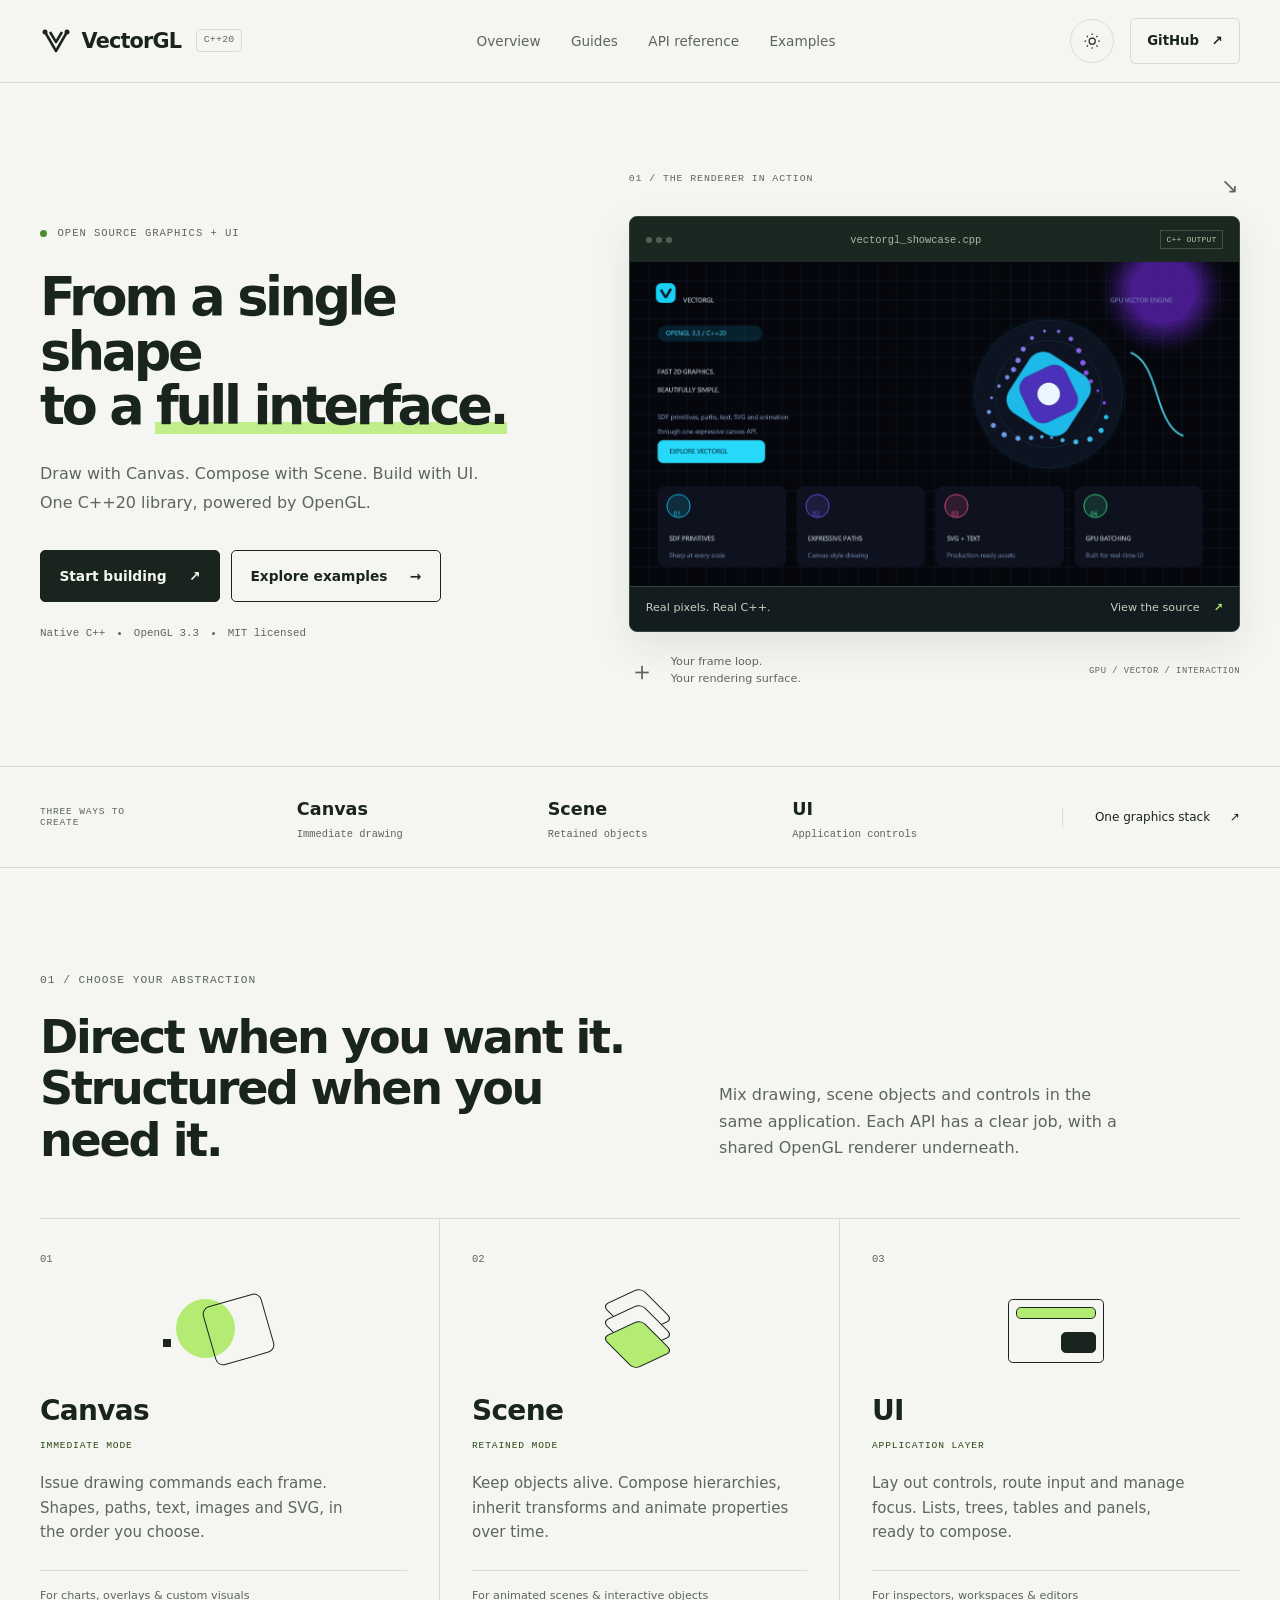
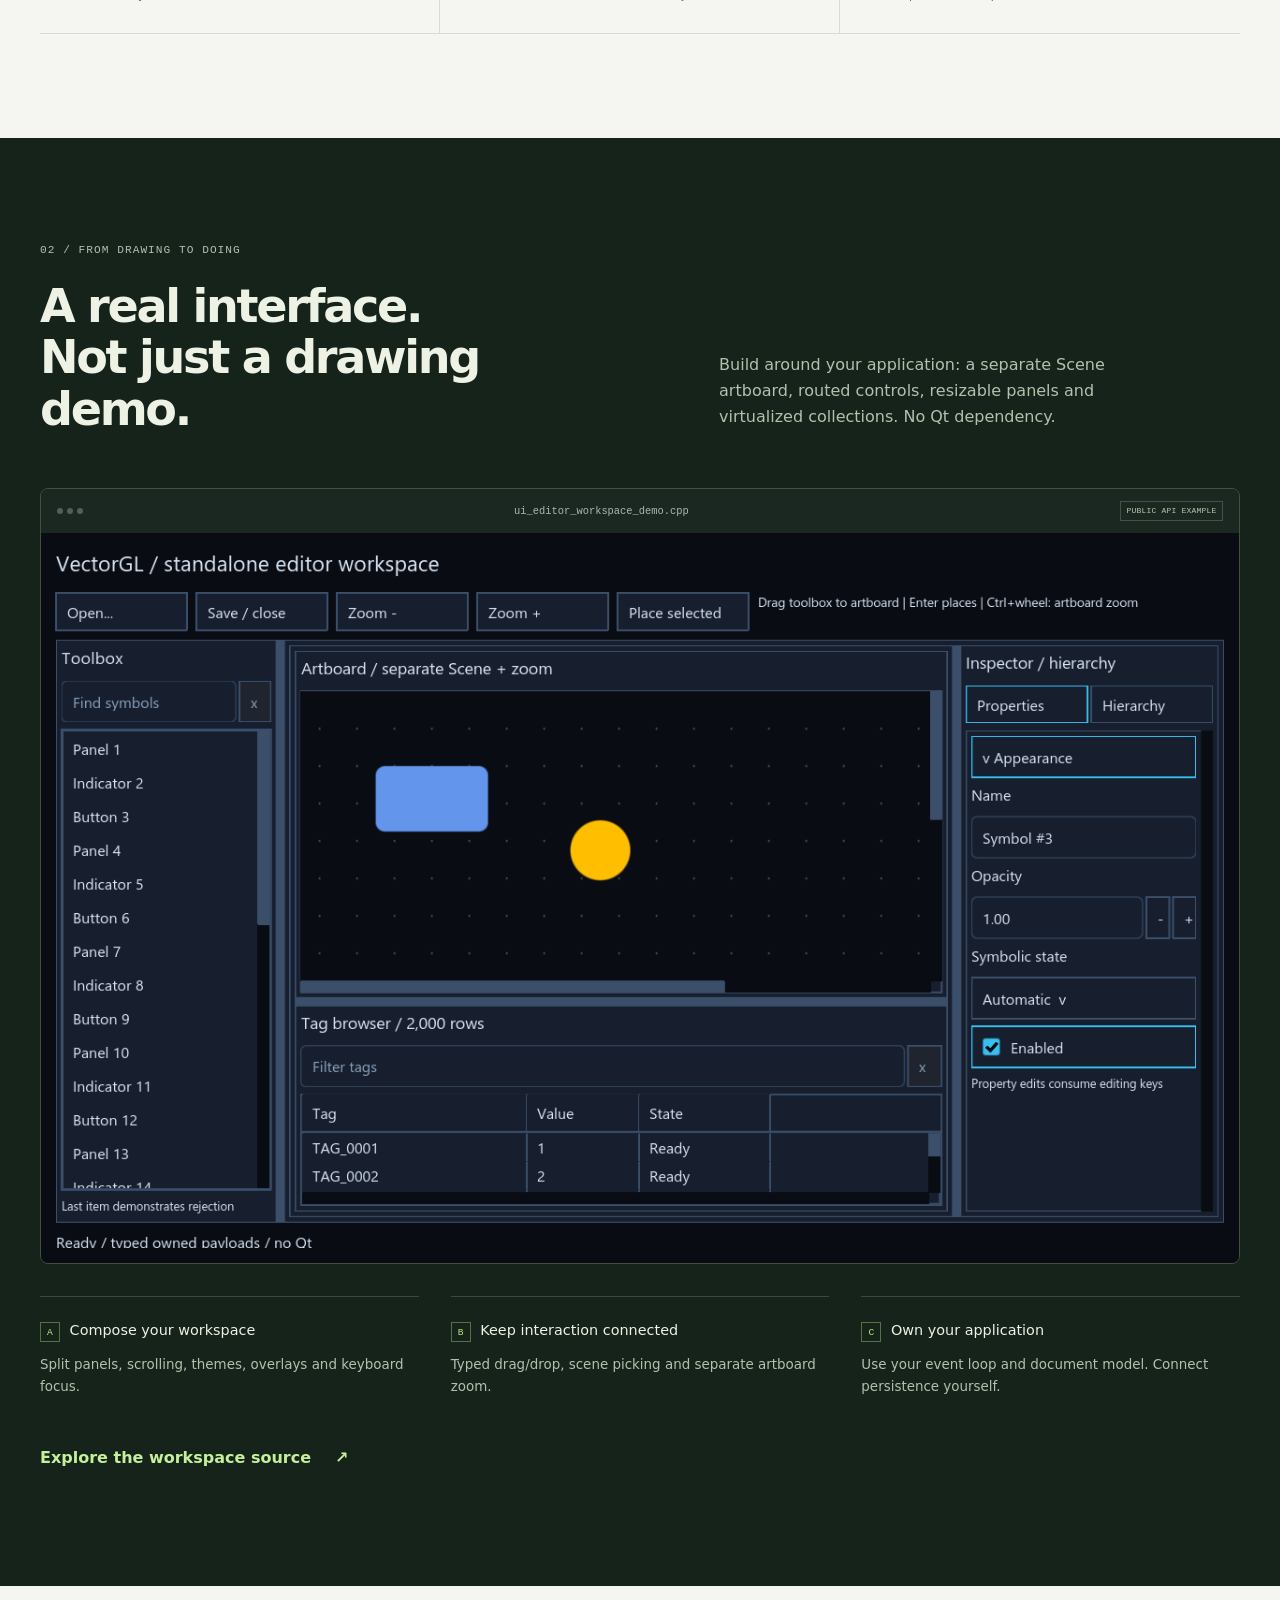
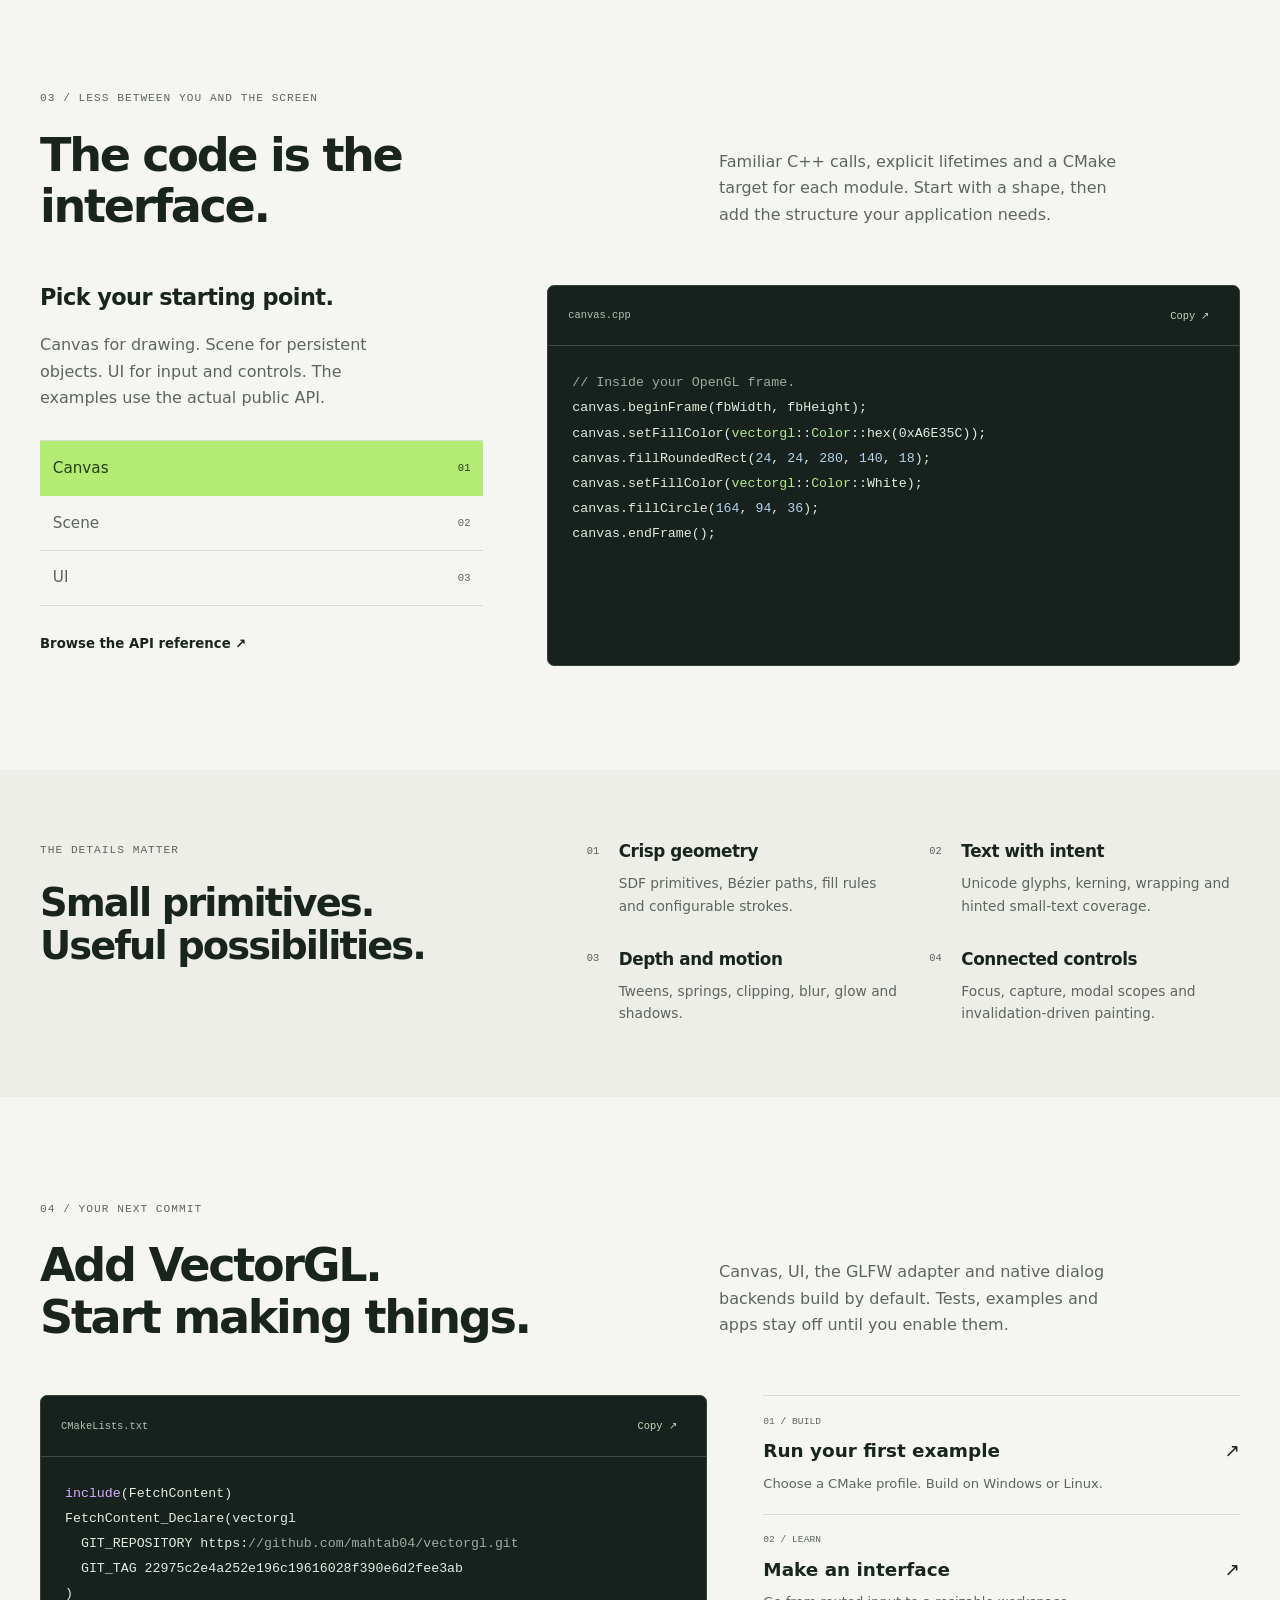
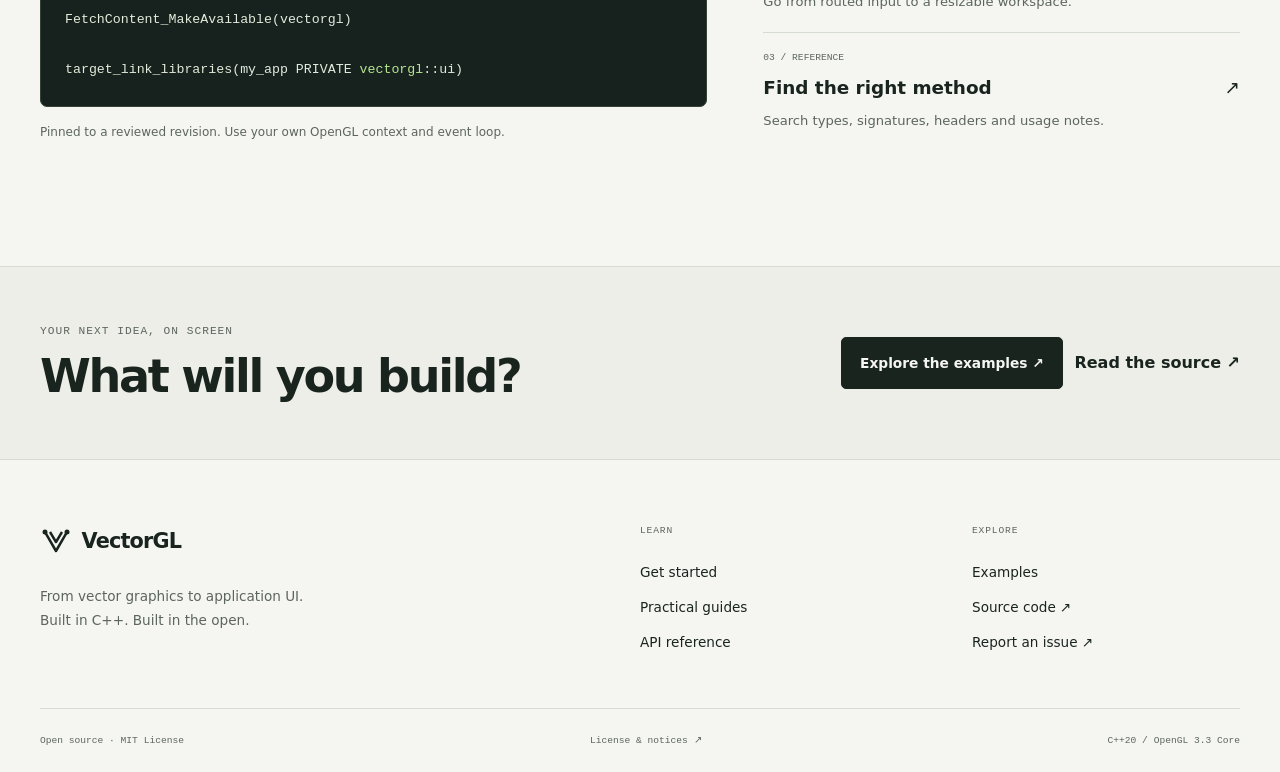
==== site/index.html @ bf6a4c20 "Migrate VectorGL website into its own repository" ====
<!doctype html>
<html lang="en">
  <head>
    <meta charset="utf-8" />
    <meta name="viewport" content="width=device-width, initial-scale=1" />
    <title>Graphics to interfaces. All in C++. · VectorGL</title>
    <meta
      name="description"
      content="Vector graphics, a retained scene graph and application UI for C++20. Build with Canvas, Scene and UI using OpenGL 3.3."
    />
    <meta name="robots" content="index, follow, max-image-preview:large" />
    <meta name="theme-color" content="#f5f6f2" />
    <link rel="canonical" href="https://mahtab04.github.io/vectorgl-website/" />
    <meta property="og:type" content="website" />
    <meta property="og:site_name" content="VectorGL" />
    <meta
      property="og:title"
      content="Graphics to interfaces. All in C++. · VectorGL"
    />
    <meta
      property="og:description"
      content="Vector graphics, a retained scene graph and application UI for C++20. Build with Canvas, Scene and UI using OpenGL 3.3."
    />
    <meta property="og:url" content="https://mahtab04.github.io/vectorgl-website/" />
    <meta
      property="og:image"
      content="https://mahtab04.github.io/vectorgl-website/images/vectorgl-showcase.png"
    />
    <meta name="twitter:card" content="summary_large_image" />
    <link rel="icon" href="favicon.svg" type="image/svg+xml" />
    <link rel="stylesheet" href="styles.css" />
    <script defer src="app.js"></script>
  </head>
  <body data-page="home" data-theme="light">
    <a class="skip-link" href="#main">Skip to content</a>
    <header class="site-header">
      <div class="site-container nav-inner">
        <a class="brand-lockup" href="index.html" aria-label="VectorGL home"
          ><span class="brand-mark" aria-hidden="true"
            ><svg viewBox="0 0 32 32" fill="none">
              <path
                d="M5 7 16 26 27 7M10 7l6 10 6-10"
                stroke="currentColor"
                stroke-width="2.5"
                stroke-linejoin="round"
              />
              <circle cx="5" cy="7" r="2.5" fill="currentColor" />
              <circle cx="27" cy="7" r="2.5" fill="currentColor" /></svg></span
          ><span>VectorGL</span><span class="brand-tag">C++20</span></a
        >
        <nav class="desktop-nav" aria-label="Primary navigation">
          <a href="overview.html">Overview</a><a href="guides.html">Guides</a
          ><a href="api.html">API reference</a
          ><a href="examples.html">Examples</a>
        </nav>
        <div class="nav-actions">
          <button
            class="theme-toggle"
            data-theme-toggle
            type="button"
            aria-label="Switch to dark theme"
            title="Switch color theme"
          >
            <svg viewBox="0 0 24 24" aria-hidden="true">
              <circle cx="12" cy="12" r="4" />
              <path
                d="M12 2v2m0 16v2M2 12h2m16 0h2M5 5l1.5 1.5m11 11L19 19M5 19l1.5-1.5m11-11L19 5"
              />
            </svg></button
          ><a class="github-link" href="https://github.com/mahtab04/vectorgl"
            >GitHub <span aria-hidden="true">↗</span></a
          >
          <details class="mobile-menu">
            <summary aria-label="Open navigation">
              Menu <span aria-hidden="true">＋</span>
            </summary>
            <nav aria-label="Mobile navigation">
              <a href="https://github.com/mahtab04/vectorgl">GitHub</a>
              <a href="overview.html">Overview</a
              ><a href="guides.html">Guides</a
              ><a href="api.html">API reference</a
              ><a href="examples.html">Examples</a>
            </nav>
          </details>
        </div>
      </div>
    </header>
    <main id="main">
      <section class="site-container hero">
        <div class="hero-copy">
          <div class="hero-eyebrow">
            <span class="status-dot"></span> OPEN SOURCE GRAPHICS + UI
          </div>
          <h1>From a single shape<br />to a <span>full interface.</span></h1>
          <p>
            Draw with Canvas. Compose with Scene. Build with UI.<br
              class="desktop-break"
            />
            One C++20 library, powered by OpenGL.
          </p>
          <div class="hero-actions">
            <a class="button primary" href="overview.html#getting-started"
              >Start building <span aria-hidden="true">↗</span></a
            ><a class="button secondary" href="examples.html"
              >Explore examples <span aria-hidden="true">→</span></a
            >
          </div>
          <div class="hero-footnote">
            <span>Native C++</span><i></i><span>OpenGL 3.3</span><i></i
            ><span>MIT licensed</span>
          </div>
        </div>
        <div class="hero-visual">
          <div class="preview-label">
            <span>01 / THE RENDERER IN ACTION</span
            ><span aria-hidden="true">↘</span>
          </div>
          <a class="product-frame" href="examples.html#showcase"
            ><div class="frame-toolbar">
              <span class="traffic-dots"><i></i><i></i><i></i></span
              ><span>vectorgl_showcase.cpp</span
              ><span class="frame-tag">C++ OUTPUT</span>
            </div>
            <img
              src="images/vectorgl-showcase.png"
              width="1280"
              height="680"
              alt="Actual VectorGL showcase rendering: charts, vector shapes, color controls and animated visuals"
              fetchpriority="high"
            />
            <div class="frame-caption">
              <span>Real pixels. Real C++.</span
              ><span>View the source <b aria-hidden="true">↗</b></span>
            </div></a
          >
          <div class="visual-note">
            <span class="crosshair" aria-hidden="true">＋</span>
            <p>Your frame loop.<br />Your rendering surface.</p>
            <span class="coordinate-label">GPU / VECTOR / INTERACTION</span>
          </div>
        </div>
      </section>
      <div class="spec-strip">
        <div class="site-container spec-inner">
          <span>THREE WAYS TO CREATE</span
          ><strong>Canvas <small>Immediate drawing</small></strong
          ><strong>Scene <small>Retained objects</small></strong
          ><strong>UI <small>Application controls</small></strong
          ><a href="overview.html#architecture"
            >One graphics stack <span aria-hidden="true">↗</span></a
          >
        </div>
      </div>
      <section class="site-container section" id="approach">
        <div class="section-heading">
          <div>
            <span class="eyebrow">01 / CHOOSE YOUR ABSTRACTION</span>
            <h2>Direct when you want it.<br />Structured when you need it.</h2>
          </div>
          <p>
            Mix drawing, scene objects and controls in the same application.
            Each API has a clear job, with a shared OpenGL renderer underneath.
          </p>
        </div>
        <div class="api-choices">
          <a class="api-choice" href="guides.html#canvas"
            ><span class="choice-number">01</span>
            <div class="shape-mark shape-canvas" aria-hidden="true">
              <i></i><i></i><i></i>
            </div>
            <h3>Canvas<span>↗</span></h3>
            <span class="mono-label">IMMEDIATE MODE</span>
            <p>
              Issue drawing commands each frame. Shapes, paths, text, images and
              SVG, in the order you choose.
            </p>
            <span class="choice-use"
              >For charts, overlays &amp; custom visuals</span
            ></a
          ><a class="api-choice" href="guides.html#scene"
            ><span class="choice-number">02</span>
            <div class="shape-mark shape-scene" aria-hidden="true">
              <i></i><i></i><i></i>
            </div>
            <h3>Scene<span>↗</span></h3>
            <span class="mono-label">RETAINED MODE</span>
            <p>
              Keep objects alive. Compose hierarchies, inherit transforms and
              animate properties over time.
            </p>
            <span class="choice-use"
              >For animated scenes &amp; interactive objects</span
            ></a
          ><a class="api-choice" href="guides.html#ui"
            ><span class="choice-number">03</span>
            <div class="shape-mark shape-ui" aria-hidden="true">
              <i></i><i></i><i></i>
            </div>
            <h3>UI<span>↗</span></h3>
            <span class="mono-label">APPLICATION LAYER</span>
            <p>
              Lay out controls, route input and manage focus. Lists, trees,
              tables and panels, ready to compose.
            </p>
            <span class="choice-use"
              >For inspectors, workspaces &amp; editors</span
            ></a
          >
        </div>
      </section>
      <section class="dark-section">
        <div class="site-container section">
          <div class="section-heading">
            <div>
              <span class="eyebrow">02 / FROM DRAWING TO DOING</span>
              <h2>A real interface.<br />Not just a drawing demo.</h2>
            </div>
            <p>
              Build around your application: a separate Scene artboard, routed
              controls, resizable panels and virtualized collections. No Qt
              dependency.
            </p>
          </div>
          <a class="workspace-frame" href="examples.html#workspace"
            ><div class="frame-toolbar">
              <span class="traffic-dots"><i></i><i></i><i></i></span
              ><span>ui_editor_workspace_demo.cpp</span
              ><span class="frame-tag">PUBLIC API EXAMPLE</span>
            </div>
            <img
              src="images/ui-workspace.png"
              width="1280"
              height="780"
              loading="lazy"
              alt="VectorGL UI workspace with a searchable toolbox, separate scene artboard, property inspector and tag table"
          /></a>
          <div class="workspace-details">
            <div>
              <span class="detail-index">A</span
              ><strong>Compose your workspace</strong>
              <p>
                Split panels, scrolling, themes, overlays and keyboard focus.
              </p>
            </div>
            <div>
              <span class="detail-index">B</span
              ><strong>Keep interaction connected</strong>
              <p>Typed drag/drop, scene picking and separate artboard zoom.</p>
            </div>
            <div>
              <span class="detail-index">C</span
              ><strong>Own your application</strong>
              <p>
                Use your event loop and document model. Connect persistence
                yourself.
              </p>
            </div>
          </div>
          <a
            class="text-link"
            href="https://github.com/mahtab04/vectorgl/blob/main/example/ui_editor_workspace_demo.cpp"
            >Explore the workspace source <span aria-hidden="true">↗</span></a
          >
        </div>
      </section>
      <section class="site-container section" id="code">
        <div class="section-heading">
          <div>
            <span class="eyebrow">03 / LESS BETWEEN YOU AND THE SCREEN</span>
            <h2>The code is the interface.</h2>
          </div>
          <p>
            Familiar C++ calls, explicit lifetimes and a CMake target for each
            module. Start with a shape, then add the structure your application
            needs.
          </p>
        </div>
        <div class="code-showcase">
          <div class="code-story">
            <h3>Pick your starting point.</h3>
            <p>
              Canvas for drawing. Scene for persistent objects. UI for input and
              controls. The examples use the actual public API.
            </p>
            <div
              class="code-tabs"
              role="tablist"
              aria-label="API code examples"
            >
              <button
                type="button"
                id="tab-canvas"
                role="tab"
                aria-selected="true"
                aria-controls="panel-canvas"
                data-code-tab="canvas"
              >
                Canvas <span>01</span></button
              ><button
                type="button"
                id="tab-scene"
                role="tab"
                aria-selected="false"
                aria-controls="panel-scene"
                tabindex="-1"
                data-code-tab="scene"
              >
                Scene <span>02</span></button
              ><button
                type="button"
                id="tab-ui"
                role="tab"
                aria-selected="false"
                aria-controls="panel-ui"
                tabindex="-1"
                data-code-tab="ui"
              >
                UI <span>03</span>
              </button>
            </div>
            <a class="text-link" href="api.html">Browse the API reference ↗</a>
          </div>
          <div class="code-panels">
            <div id="panel-canvas" role="tabpanel" aria-labelledby="tab-canvas">
              <div class="code-block">
                <div class="code-header">
                  <span>canvas.cpp</span
                  ><button
                    class="copy-button"
                    type="button"
                    data-copy-target="home-canvas"
                    aria-label="Copy canvas.cpp"
                  >
                    Copy <span aria-hidden="true">↗</span>
                  </button>
                </div>
                <pre
                  tabindex="0"
                ><code id="home-canvas">// Inside your OpenGL frame.
canvas.beginFrame(fbWidth, fbHeight);
canvas.setFillColor(vectorgl::Color::hex(0xA6E35C));
canvas.fillRoundedRect(24, 24, 280, 140, 18);
canvas.setFillColor(vectorgl::Color::White);
canvas.fillCircle(164, 94, 36);
canvas.endFrame();</code></pre>
              </div>
            </div>
            <div
              id="panel-scene"
              role="tabpanel"
              aria-labelledby="tab-scene"
              hidden
            >
              <div class="code-block">
                <div class="code-header">
                  <span>scene.cpp</span
                  ><button
                    class="copy-button"
                    type="button"
                    data-copy-target="home-scene"
                    aria-label="Copy scene.cpp"
                  >
                    Copy <span aria-hidden="true">↗</span>
                  </button>
                </div>
                <pre
                  tabindex="0"
                ><code id="home-scene">// Create once, then update persistent objects.
vectorgl::Scene scene(canvas.renderer());
auto card = scene.roundedRect(24, 24, 280, 140, 18);
card-&gt;setFill(vectorgl::Color::hex(0xA6E35C));
card-&gt;setPosition(80, 60);

// During an active Canvas frame.
scene.render();</code></pre>
              </div>
            </div>
            <div id="panel-ui" role="tabpanel" aria-labelledby="tab-ui" hidden>
              <div class="code-block">
                <div class="code-header">
                  <span>controls.cpp</span
                  ><button
                    class="copy-button"
                    type="button"
                    data-copy-target="home-ui"
                    aria-label="Copy controls.cpp"
                  >
                    Copy <span aria-hidden="true">↗</span>
                  </button>
                </div>
                <pre
                  tabindex="0"
                ><code id="home-ui">// Context outlives the controls it owns.
vectorgl::ui::Context ui;
vectorgl::ui::ButtonOptions options;
options.label = &quot;Save document&quot;;
options.onActivated = [] { /* Application save hook. */ };
vectorgl::ui::Button save(ui, {}, options);
ui.setBounds(save.id(), {24, 24, 180, 44});

// Forward host input; paint inside a Canvas frame.
ui.dispatch(event);
ui.paint(canvas, viewport);</code></pre>
              </div>
            </div>
          </div>
        </div>
      </section>
      <section class="capability-band">
        <div class="site-container capability-grid">
          <div>
            <span class="eyebrow">THE DETAILS MATTER</span>
            <h2>Small primitives.<br />Useful possibilities.</h2>
          </div>
          <div class="capability-list">
            <div>
              <span>01</span>
              <h3>Crisp geometry</h3>
              <p>
                SDF primitives, Bézier paths, fill rules and configurable
                strokes.
              </p>
            </div>
            <div>
              <span>02</span>
              <h3>Text with intent</h3>
              <p>
                Unicode glyphs, kerning, wrapping and hinted small-text
                coverage.
              </p>
            </div>
            <div>
              <span>03</span>
              <h3>Depth and motion</h3>
              <p>Tweens, springs, clipping, blur, glow and shadows.</p>
            </div>
            <div>
              <span>04</span>
              <h3>Connected controls</h3>
              <p>
                Focus, capture, modal scopes and invalidation-driven painting.
              </p>
            </div>
          </div>
        </div>
      </section>
      <section class="site-container section" id="install">
        <div class="section-heading">
          <div>
            <span class="eyebrow">04 / YOUR NEXT COMMIT</span>
            <h2>Add VectorGL.<br />Start making things.</h2>
          </div>
          <p>
            Canvas, UI, the GLFW adapter and native dialog backends build by
            default. Tests, examples and apps stay off until you enable them.
          </p>
        </div>
        <div class="install-grid">
          <div>
            <div class="code-block">
              <div class="code-header">
                <span>CMakeLists.txt</span
                ><button
                  class="copy-button"
                  type="button"
                  data-copy-target="install-cmake"
                  aria-label="Copy CMakeLists.txt"
                >
                  Copy <span aria-hidden="true">↗</span>
                </button>
              </div>
              <pre tabindex="0"><code id="install-cmake">include(FetchContent)
FetchContent_Declare(vectorgl
  GIT_REPOSITORY https://github.com/mahtab04/vectorgl.git
  GIT_TAG 22975c2e4a252e196c19616028f390e6d2fee3ab
)
FetchContent_MakeAvailable(vectorgl)

target_link_libraries(my_app PRIVATE vectorgl::ui)</code></pre>
            </div>
            <p class="code-note">
              Pinned to a reviewed revision. Use your own OpenGL context and
              event loop.
            </p>
          </div>
          <div class="install-links">
            <a href="overview.html#getting-started"
              ><span>01 / BUILD</span
              ><strong>Run your first example <b>↗</b></strong>
              <p>Choose a CMake profile. Build on Windows or Linux.</p></a
            ><a href="guides.html#ui"
              ><span>02 / LEARN</span
              ><strong>Make an interface <b>↗</b></strong>
              <p>Go from routed input to a resizable workspace.</p></a
            ><a href="api.html"
              ><span>03 / REFERENCE</span
              ><strong>Find the right method <b>↗</b></strong>
              <p>Search types, signatures, headers and usage notes.</p></a
            >
          </div>
        </div>
      </section>
      <section class="closing-section">
        <div class="site-container closing-inner">
          <div>
            <span class="eyebrow">YOUR NEXT IDEA, ON SCREEN</span>
            <h2>What will you build?</h2>
          </div>
          <div class="hero-actions">
            <a class="button primary" href="examples.html"
              >Explore the examples ↗</a
            ><a class="text-link" href="https://github.com/mahtab04/vectorgl"
              >Read the source ↗</a
            >
          </div>
        </div>
      </section>
    </main>
    <footer class="site-footer">
      <div class="site-container footer-grid">
        <div>
          <a class="brand-lockup" href="index.html"
            ><span class="brand-mark" aria-hidden="true"
              ><svg viewBox="0 0 32 32" fill="none">
                <path
                  d="M5 7 16 26 27 7M10 7l6 10 6-10"
                  stroke="currentColor"
                  stroke-width="2.5"
                  stroke-linejoin="round"
                />
                <circle cx="5" cy="7" r="2.5" fill="currentColor" />
                <circle
                  cx="27"
                  cy="7"
                  r="2.5"
                  fill="currentColor"
                /></svg></span
            ><span>VectorGL</span></a
          >
          <p>
            From vector graphics to application UI.<br />Built in C++. Built in
            the open.
          </p>
        </div>
        <div>
          <span class="footer-label">Learn</span
          ><a href="overview.html">Get started</a
          ><a href="guides.html">Practical guides</a
          ><a href="api.html">API reference</a>
        </div>
        <div>
          <span class="footer-label">Explore</span
          ><a href="examples.html">Examples</a
          ><a href="https://github.com/mahtab04/vectorgl">Source code ↗</a
          ><a href="https://github.com/mahtab04/vectorgl/issues"
            >Report an issue ↗</a
          >
        </div>
      </div>
      <div class="site-container footer-bottom">
        <span>Open source · MIT License</span
        ><a href="https://github.com/mahtab04/vectorgl/blob/main/LICENSE"
          >License &amp; notices ↗</a
        ><span>C++20 / OpenGL 3.3 Core</span>
      </div>
    </footer>
    <div
      class="sr-only"
      id="site-status"
      role="status"
      aria-live="polite"
    ></div>
  </body>
</html>
---- site/styles.css ----
﻿:root {
  color-scheme: light;
  --bg: #f5f6f2;
  --surface: #fff;
  --soft: #eceee7;
  --ink: #1a241f;
  --muted: #5c655e;
  --line: #d7dcd3;
  --accent: #b4eb72;
  --accent-ink: #294614;
  --hover: #e6eedc;
  --header: rgba(245, 246, 242, 0.96);
  --code: #17221e;
  --code-fg: #e2ebdf;
  --mono: Consolas, "Liberation Mono", monospace;
  --sans:
    "Segoe UI Variable", "Segoe UI", system-ui, -apple-system,
    BlinkMacSystemFont, sans-serif;
}
*,
*::before,
*::after {
  box-sizing: border-box;
}
html {
  scroll-behavior: smooth;
  scroll-padding-top: 7rem;
}
body {
  margin: 0;
  background: var(--bg);
  color: var(--ink);
  font: 1rem/1.65 var(--sans);
  -webkit-font-smoothing: antialiased;
}
body[data-theme="dark"] {
  color-scheme: dark;
  --bg: #141c18;
  --surface: #1b2620;
  --soft: #202d25;
  --ink: #edf2e8;
  --muted: #b1bcae;
  --line: #39463b;
  --accent-ink: #b4eb72;
  --hover: #2b3b2b;
  --header: rgba(20, 28, 24, 0.96);
}
a {
  color: inherit;
  text-decoration: none;
  text-underline-offset: 0.25em;
}
a:hover {
  color: var(--accent-ink);
}
button,
input,
summary {
  font: inherit;
}
button,
summary {
  cursor: pointer;
}
button {
  color: inherit;
}
::selection {
  color: #17221b;
  background: #b4eb72;
}
:focus-visible {
  outline: 3px solid #4d9021;
  outline-offset: 5px;
  border-radius: 3px;
}
body[data-theme="dark"] :focus-visible {
  outline-color: #b4eb72;
}
[hidden] {
  display: none !important;
}
img,
svg {
  display: block;
  max-width: 100%;
}
img {
  height: auto;
}
h1,
h2,
h3,
h4,
p {
  margin-top: 0;
}
h1,
h2,
h3,
h4 {
  line-height: 1.12;
  font-weight: 600;
}
h1 {
  letter-spacing: -0.065em;
}
h2 {
  font-size: clamp(2rem, 3.6vw, 3.15rem);
  letter-spacing: -0.05em;
  margin-bottom: 1.1rem;
}
h3 {
  font-size: 1.35rem;
  letter-spacing: -0.025em;
}
p {
  margin-bottom: 1.2rem;
}
code,
pre,
kbd {
  font-family: var(--mono);
}
code {
  font-size: 0.85em;
  overflow-wrap: anywhere;
}
p code,
td code,
li code {
  padding: 0.15em 0.35em;
  border-radius: 3px;
  background: var(--soft);
}
pre {
  max-width: 100%;
  margin: 0;
  overflow: auto;
  tab-size: 2;
  font-size: 0.83rem;
  line-height: 1.9;
}
pre code {
  font-size: inherit;
  overflow-wrap: normal;
}
.site-container {
  width: min(1248px, calc(100% - 5rem));
  margin-inline: auto;
}
.eyebrow,
.mono-label,
.hero-eyebrow,
.preview-label,
.brand-tag,
.frame-tag,
.footer-label {
  display: block;
  font: 500 0.7rem/1.5 var(--mono);
  letter-spacing: 0.09em;
}
.eyebrow {
  color: var(--muted);
  margin-bottom: 1.4rem;
}
.section {
  padding-block: 6.5rem;
}
.section-heading {
  display: grid;
  grid-template-columns: 1.15fr 1fr;
  gap: 5rem;
  align-items: end;
  margin-bottom: 3.25rem;
}
.section-heading h2 {
  margin-bottom: 0;
}
.section-heading > p {
  max-width: 25rem;
  color: var(--muted);
  margin-bottom: 0.3rem;
}
.text-link {
  display: inline-flex;
  align-items: center;
  gap: 1.5rem;
  font-weight: 600;
  padding-block: 0.7rem;
}
.text-link:hover {
  text-decoration: underline;
}
.site-header {
  position: sticky;
  top: 0;
  z-index: 30;
  background: var(--header);
  border-bottom: 1px solid var(--line);
  backdrop-filter: blur(10px);
}
.nav-inner {
  min-height: 5.1rem;
  display: flex;
  align-items: center;
  gap: 2rem;
  justify-content: space-between;
}
.brand-lockup {
  display: inline-flex;
  align-items: center;
  gap: 0.6rem;
  color: var(--ink);
  font-weight: 650;
  font-size: 1.3rem;
  letter-spacing: -0.04em;
  white-space: nowrap;
}
.brand-mark {
  display: inline-block;
  width: 2rem;
  color: inherit;
  flex-shrink: 0;
}
.brand-mark svg {
  width: 100%;
}
.brand-tag {
  font-size: 0.62rem;
  letter-spacing: 0.02em;
  margin-left: 0.35rem;
  padding: 0.2rem 0.4rem;
  border: 1px solid var(--line);
  border-radius: 4px;
  color: var(--muted);
}
.desktop-nav {
  display: flex;
  align-items: center;
  gap: 1.9rem;
}
.desktop-nav a {
  font-size: 0.85rem;
  padding-block: 1.8rem;
  position: relative;
  color: var(--muted);
}
.desktop-nav a:hover,
.desktop-nav [aria-current="page"] {
  color: var(--ink);
}
.desktop-nav [aria-current="page"]::after {
  content: "";
  position: absolute;
  bottom: 1.1rem;
  left: 0;
  right: 0;
  height: 2px;
  background: var(--accent-ink);
}
.nav-actions {
  display: flex;
  align-items: center;
  gap: 1rem;
}
.theme-toggle {
  display: grid;
  place-items: center;
  width: 2.75rem;
  height: 2.75rem;
  border: 1px solid var(--line);
  border-radius: 50%;
  background: transparent;
}
.theme-toggle:hover {
  background: var(--soft);
}
.theme-toggle svg {
  width: 1.15rem;
  fill: none;
  stroke: currentColor;
  stroke-width: 1.5;
}
.github-link {
  display: inline-flex;
  gap: 0.8rem;
  padding: 0.7rem 1rem;
  border: 1px solid var(--line);
  border-radius: 5px;
  font-size: 0.83rem;
  font-weight: 600;
}
.github-link:hover {
  background: var(--ink);
  color: var(--bg);
  border-color: var(--ink);
}
.mobile-menu {
  display: none;
}
.skip-link {
  position: fixed;
  z-index: 60;
  left: 1rem;
  top: -6rem;
  background: var(--ink);
  color: var(--bg);
  padding: 0.8rem 1.5rem;
}
.skip-link:focus {
  top: 1rem;
}
.hero {
  display: grid;
  grid-template-columns: 0.95fr 1.1fr;
  gap: 3.8rem;
  padding-block: 5.6rem 4.6rem;
  align-items: center;
}
.hero-eyebrow {
  margin-bottom: 1.8rem;
  display: flex;
  align-items: center;
  gap: 0.65rem;
  font-size: 0.66rem;
  color: var(--muted);
}
.status-dot {
  height: 0.45rem;
  width: 0.45rem;
  display: inline-block;
  border-radius: 50%;
  background: #4b8c30;
}
.hero h1 {
  font-size: clamp(2.8rem, 4.1vw, 4.2rem);
  line-height: 1.04;
  margin-bottom: 1.65rem;
}
.hero h1 span {
  position: relative;
  z-index: 0;
  white-space: nowrap;
}
.hero h1 span::after {
  content: "";
  position: absolute;
  z-index: -1;
  bottom: 0.04em;
  left: -0.025em;
  right: -0.025em;
  height: 0.24em;
  background: var(--accent);
  opacity: 0.8;
}
body[data-theme="dark"] .hero h1 span::after {
  opacity: 0.35;
}
.hero-copy > p {
  color: var(--muted);
  line-height: 1.8;
  max-width: 29rem;
  margin-bottom: 2rem;
}
.hero-actions {
  display: flex;
  flex-wrap: wrap;
  align-items: center;
  gap: 0.7rem;
}
.button {
  padding: 0.85rem 1.15rem;
  display: inline-flex;
  align-items: center;
  justify-content: space-between;
  gap: 1.4rem;
  border: 1px solid var(--ink);
  border-radius: 5px;
  font-size: 0.86rem;
  font-weight: 600;
  min-height: 3rem;
  transition:
    background 0.15s,
    color 0.15s;
}
.button.primary {
  color: var(--bg);
  background: var(--ink);
}
.button.primary:hover {
  color: #17221e;
  background: var(--accent);
  border-color: var(--accent);
}
.button.secondary:hover {
  background: var(--surface);
}
.hero-footnote {
  display: flex;
  flex-wrap: wrap;
  align-items: center;
  gap: 0.8rem;
  font: 0.68rem var(--mono);
  color: var(--muted);
  margin-top: 1.6rem;
}
.hero-footnote i {
  height: 3px;
  width: 3px;
  border-radius: 50%;
  background: var(--muted);
}
.hero-visual {
  min-width: 0;
}
.preview-label {
  display: flex;
  justify-content: space-between;
  color: var(--muted);
  margin-bottom: 0.8rem;
  font-size: 0.62rem;
}
.preview-label > span:last-child {
  font-size: 1.3rem;
}
.product-frame {
  display: block;
  border-radius: 8px;
  overflow: hidden;
  border: 1px solid #334438;
  box-shadow: 0 15px 40px #18271a16;
  background: #131d20;
  color: #e8efdf;
}
.product-frame:hover {
  color: #e8efdf;
  box-shadow: 0 18px 45px #18271a26;
}
.frame-toolbar {
  display: flex;
  align-items: center;
  justify-content: space-between;
  gap: 1rem;
  min-height: 2.8rem;
  padding: 0.65rem 1rem;
  color: #a9b9ac;
  background: #1b2822;
  font: 0.65rem var(--mono);
}
.traffic-dots {
  display: inline-flex;
  gap: 4px;
  align-items: center;
  flex-shrink: 0;
}
.traffic-dots i {
  width: 6px;
  height: 6px;
  background: #526157;
  border-radius: 50%;
}
.frame-tag {
  font-size: 0.5rem;
  color: #b3cbab;
  border: 1px solid #415443;
  padding: 0.18rem 0.35rem;
  letter-spacing: 0.025em;
}
.product-frame img {
  width: 100%;
}
.frame-caption {
  display: flex;
  justify-content: space-between;
  gap: 1rem;
  padding: 0.8rem 1rem;
  font-size: 0.7rem;
  color: #c4d0c0;
  border-top: 1px solid #334438;
}
.frame-caption b {
  padding-left: 0.65rem;
  color: #b4eb72;
}
.visual-note {
  display: flex;
  align-items: center;
  gap: 1rem;
  color: var(--muted);
  margin-top: 1.1rem;
}
.crosshair {
  font-size: 1.65rem;
  font-weight: 300;
}
.visual-note p {
  margin: 0;
  font-size: 0.7rem;
  line-height: 1.5;
}
.coordinate-label {
  margin-left: auto;
  font: 0.55rem var(--mono);
  letter-spacing: 0.06em;
}
.spec-strip {
  border-block: 1px solid var(--line);
}
.spec-inner {
  display: flex;
  gap: 2rem;
  align-items: center;
  justify-content: space-between;
  min-height: 6.25rem;
  padding-block: 1.2rem;
}
.spec-inner > span {
  color: var(--muted);
  font: 0.6rem var(--mono);
  letter-spacing: 0.08em;
  max-width: 7rem;
}
.spec-inner strong {
  font-weight: 600;
  font-size: 1.1rem;
}
.spec-inner small {
  display: block;
  color: var(--muted);
  font: 0.65rem var(--mono);
  margin-top: 0.3rem;
}
.spec-inner a {
  font-size: 0.75rem;
  border-left: 1px solid var(--line);
  padding-left: 2rem;
}
.spec-inner a span {
  padding-left: 1rem;
}
.api-choices {
  display: grid;
  grid-template-columns: repeat(3, 1fr);
  border-block: 1px solid var(--line);
}
.api-choice {
  padding: 1.55rem 2rem 1.7rem;
  position: relative;
  border-right: 1px solid var(--line);
}
.api-choice:first-child {
  padding-left: 0;
}
.api-choice:last-child {
  padding-right: 0;
  border-right: 0;
}
.api-choice:hover {
  color: var(--ink);
}
.choice-number {
  color: var(--muted);
  font: 0.66rem var(--mono);
}
.api-choice h3 {
  font-size: 1.75rem;
  margin-bottom: 0.8rem;
  display: flex;
  justify-content: space-between;
}
.api-choice h3 span {
  font-weight: 400;
  font-size: 1.4rem;
  opacity: 0;
  transform: translate(-4px, 4px);
  transition:
    opacity 0.15s,
    transform 0.15s;
}
.api-choice:hover h3 span,
.api-choice:focus-visible h3 span {
  opacity: 1;
  transform: none;
}
.api-choice .mono-label {
  color: var(--accent-ink);
  font-size: 0.6rem;
  margin-bottom: 1.1rem;
}
.api-choice > p {
  color: var(--muted);
  font-size: 0.94rem;
  max-width: 20rem;
  min-height: 5rem;
}
.choice-use {
  display: block;
  border-top: 1px solid var(--line);
  padding-top: 1rem;
  color: var(--muted);
  font-size: 0.7rem;
}
.shape-mark {
  position: relative;
  height: 6rem;
  width: 8rem;
  margin: 0.75rem auto 1rem;
}
.shape-mark i {
  position: absolute;
  display: block;
}
.shape-canvas i:first-child {
  width: 3.7rem;
  height: 3.7rem;
  left: 1rem;
  top: 1rem;
  background: var(--accent);
  border-radius: 50%;
}
.shape-canvas i:nth-child(2) {
  width: 3.8rem;
  height: 3.8rem;
  left: 3rem;
  top: 1rem;
  border: 1px solid var(--ink);
  border-radius: 0.5rem;
  transform: rotate(-16deg);
}
.shape-canvas i:last-child {
  width: 0.5rem;
  height: 0.5rem;
  left: 0.2rem;
  top: 3.5rem;
  background: var(--ink);
}
.shape-scene i {
  width: 2.7rem;
  height: 2.7rem;
  border: 1px solid var(--ink);
  border-radius: 0.4rem;
  transform: rotate(-25deg) skew(20deg);
  left: 2.5rem;
  top: 0.5rem;
}
.shape-scene i:nth-child(2) {
  top: 1.5rem;
  background: var(--bg);
}
.shape-scene i:last-child {
  top: 2.5rem;
  background: var(--accent);
}
.shape-ui i {
  border: 1px solid var(--ink);
  background: var(--bg);
  border-radius: 0.3rem;
}
.shape-ui i:first-child {
  width: 6rem;
  height: 4rem;
  left: 1rem;
  top: 1rem;
}
.shape-ui i:nth-child(2) {
  width: 5rem;
  height: 0.8rem;
  left: 1.5rem;
  top: 1.5rem;
  background: var(--accent);
}
.shape-ui i:last-child {
  width: 2.2rem;
  height: 1.3rem;
  left: 4.3rem;
  top: 3.1rem;
  background: var(--ink);
}
.dark-section {
  background: #16231b;
  color: #edf2e5;
}
.dark-section .section-heading > p,
.dark-section .eyebrow {
  color: #b2c1ae;
}
.workspace-frame {
  display: block;
  border: 1px solid #40523d;
  border-radius: 8px;
  overflow: hidden;
  max-width: 100%;
}
.workspace-frame img {
  width: 100%;
}
.workspace-details {
  display: grid;
  grid-template-columns: repeat(3, 1fr);
  gap: 2rem;
  padding-top: 2rem;
}
.workspace-details > div {
  border-top: 1px solid #3a4b37;
  padding-top: 1.2rem;
}
.detail-index {
  display: inline-grid;
  place-items: center;
  width: 1.25rem;
  height: 1.25rem;
  color: #b4eb72;
  border: 1px solid #547345;
  font: 0.6rem var(--mono);
  margin-right: 0.6rem;
}
.workspace-details strong {
  font-size: 0.9rem;
  font-weight: 500;
}
.workspace-details p {
  color: #b2c1ae;
  font-size: 0.84rem;
  margin-top: 0.7rem;
}
.dark-section .text-link {
  margin-top: 1rem;
  color: #c6ef9b;
}
.code-showcase {
  display: grid;
  grid-template-columns: 0.8fr 1.25fr;
  gap: 4rem;
}
.code-story h3 {
  font-size: 1.4rem;
}
.code-story > p {
  color: var(--muted);
  max-width: 22rem;
}
.code-story > .text-link {
  font-size: 0.83rem;
  margin-top: 1rem;
}
.code-tabs {
  display: flex;
  flex-direction: column;
  border-top: 1px solid var(--line);
  margin-top: 1.8rem;
}
.code-tabs button {
  width: 100%;
  text-align: left;
  padding: 0.9rem 0.8rem;
  background: transparent;
  border: 0;
  border-bottom: 1px solid var(--line);
  display: flex;
  justify-content: space-between;
  color: var(--muted);
  font-size: 0.95rem;
}
.code-tabs button span {
  font: 0.66rem var(--mono);
  align-self: center;
}
.code-tabs button[aria-selected="true"] {
  background: var(--accent);
  color: #263e1b;
  border-color: transparent;
}
.code-panels {
  min-width: 0;
}
.code-panels > div,
.code-panels .code-block {
  height: 100%;
}
.code-block {
  color: var(--code-fg);
  background: var(--code);
  border: 1px solid #334437;
  border-radius: 7px;
  position: relative;
  overflow: hidden;
}
.code-header {
  display: flex;
  align-items: center;
  justify-content: space-between;
  gap: 1rem;
  padding: 0.85rem 1.25rem;
  border-bottom: 1px solid #3b4c40;
  min-height: 3.2rem;
  color: #b2c2b2;
  font: 0.65rem var(--mono);
}
.code-header > .code-file {
  margin-right: auto;
}
.code-block pre {
  padding: 1.5rem;
}
.copy-button {
  background: transparent;
  border: 0;
  color: #c4d9bb;
  font: 0.65rem var(--mono);
  min-height: 2rem;
  padding: 0.3rem 0.6rem;
  border-radius: 3px;
}
.copy-button:hover {
  color: #17221e;
  background: #b4eb72;
}
.copy-button:focus-visible {
  outline-color: #b4eb72;
}
.code-block > .copy-button {
  position: absolute;
  top: 0.5rem;
  right: 0.7rem;
}
.code-note {
  font-size: 0.75rem;
  margin-top: 1rem;
  color: var(--muted);
}
.code-keyword,
.token-keyword {
  color: #d9adff;
}
.code-type,
.token-type {
  color: #b6e78f;
}
.code-string,
.token-string {
  color: #e7d3a1;
}
.code-number,
.token-number {
  color: #b4d3ed;
}
.code-call,
.token-function {
  color: #e4ebdb;
}
.code-inline-comment,
.token-comment {
  color: #9bad9e;
}
.capability-band {
  background: var(--soft);
  padding-block: 4.5rem;
}
.capability-grid {
  display: grid;
  grid-template-columns: 1fr 1.4fr;
  gap: 5rem;
}
.capability-grid h2 {
  font-size: 2.4rem;
}
.capability-list {
  display: grid;
  grid-template-columns: 1fr 1fr;
  gap: 2rem;
}
.capability-list > div {
  position: relative;
  padding-left: 2rem;
}
.capability-list > div > span {
  position: absolute;
  left: 0;
  color: var(--muted);
  top: 0.15rem;
  font: 0.65rem var(--mono);
}
.capability-list h3 {
  font-size: 1.05rem;
  margin-bottom: 0.7rem;
}
.capability-list p {
  font-size: 0.86rem;
  color: var(--muted);
  margin: 0;
}
.install-grid {
  display: grid;
  grid-template-columns: 1.4fr 1fr;
  gap: 3.5rem;
}
.install-grid > div {
  min-width: 0;
}
.install-links > a {
  display: block;
  padding: 1.2rem 0;
  border-top: 1px solid var(--line);
}
.install-links > a > span {
  font: 0.6rem var(--mono);
  color: var(--muted);
  display: block;
  margin-bottom: 0.6rem;
}
.install-links strong {
  font-weight: 550;
  font-size: 1.15rem;
  display: flex;
  justify-content: space-between;
}
.install-links strong b {
  font-weight: 400;
}
.install-links p {
  color: var(--muted);
  font-size: 0.82rem;
  margin-top: 0.4rem;
  margin-bottom: 0;
}
.closing-section {
  border-top: 1px solid var(--line);
  padding-block: 3.5rem;
  background: var(--soft);
}
.closing-inner {
  display: flex;
  align-items: center;
  justify-content: space-between;
  gap: 2rem;
}
.closing-inner h2 {
  margin-bottom: 0;
}
.closing-inner .eyebrow {
  margin-bottom: 0.7rem;
}
.site-footer {
  padding-top: 4rem;
  border-top: 1px solid var(--line);
}
.footer-grid {
  display: grid;
  grid-template-columns: 2fr 1fr 1fr;
  gap: 4rem;
  padding-bottom: 3rem;
}
.footer-grid p {
  font-size: 0.85rem;
  color: var(--muted);
  margin-top: 1.15rem;
  line-height: 1.8;
}
.footer-label {
  color: var(--muted);
  font-size: 0.6rem;
  margin-bottom: 1rem;
  text-transform: uppercase;
}
.footer-grid > div:not(:first-child) a {
  display: block;
  padding-block: 0.4rem;
  font-size: 0.85rem;
}
.footer-bottom {
  display: flex;
  justify-content: space-between;
  gap: 1rem;
  padding-block: 1.5rem;
  border-top: 1px solid var(--line);
  color: var(--muted);
  font: 0.6rem/1.6 var(--mono);
}
.page-heading {
  padding-block: 3rem 4rem;
  max-width: 55rem;
}
.back-link {
  display: block;
  color: var(--muted);
  font-size: 0.76rem;
  margin-bottom: 3rem;
}
.page-heading h1 {
  font-size: clamp(2.8rem, 5vw, 4.6rem);
  margin-bottom: 1.5rem;
  line-height: 1.04;
}
.page-heading > p {
  max-width: 40rem;
  color: var(--muted);
  font-size: 1.1rem;
}
.docs-page-grid {
  display: grid;
  grid-template-columns: 13rem minmax(0, 1fr);
  gap: 4rem;
  border-top: 1px solid var(--line);
  padding-bottom: 5rem;
}
.docs-sidebar {
  padding-top: 2.3rem;
}
.sidebar-panel {
  position: sticky;
  top: 7.5rem;
  display: flex;
  flex-direction: column;
  font-size: 0.82rem;
}
.sidebar-panel .eyebrow {
  margin-bottom: 1rem;
  font-size: 0.62rem;
}
.rail-link {
  padding: 0.55rem 0.75rem;
  border-left: 1px solid var(--line);
  color: var(--muted);
}
.rail-link:hover {
  color: var(--ink);
}
.rail-link.is-active {
  border-left: 2px solid var(--accent-ink);
  color: var(--ink);
  background: var(--soft);
}
.sidebar-source {
  margin-top: 2rem;
  padding-left: 0.75rem;
  font-size: 0.73rem;
  color: var(--muted);
}
.docs-content {
  min-width: 0;
}
.docs-content > section {
  padding-block: 3rem;
  border-bottom: 1px solid var(--line);
}
.docs-content > section:last-child {
  border-bottom: 0;
}
.docs-content h2 {
  font-size: 2rem;
  margin-bottom: 1.25rem;
}
.docs-content > section > p {
  max-width: 49rem;
  color: var(--muted);
}
.docs-content p a {
  color: var(--accent-ink);
  text-decoration: underline;
}
.docs-content .code-block {
  margin-block: 1.5rem;
}
.callout {
  margin-block: 2rem;
  padding: 1.5rem;
  border-left: 3px solid #729c49;
  background: var(--soft);
}
.callout strong {
  font-weight: 600;
  display: block;
  margin-bottom: 0.4rem;
}
.callout p {
  color: var(--muted);
  margin-bottom: 0;
  font-size: 0.93rem;
}
.comparison-grid {
  display: grid;
  grid-template-columns: repeat(3, 1fr);
  gap: 1rem;
}
.doc-card {
  border: 1px solid var(--line);
  padding: 1.35rem;
}
.doc-card h3 {
  margin-top: 1.5rem;
  font-size: 1.2rem;
}
.doc-card p {
  font-size: 0.88rem;
  color: var(--muted);
}
.doc-card a {
  font-size: 0.8rem;
  font-weight: 600;
}
.doc-card .mono-label {
  font-size: 0.6rem;
  color: var(--muted);
}
.architecture-flow {
  display: grid;
  gap: 0.6rem;
  max-width: 35rem;
  margin-block: 2rem;
  text-align: center;
}
.architecture-node {
  padding: 1.3rem;
  border: 1px solid var(--line);
  background: var(--surface);
}
.architecture-node small {
  display: block;
  color: var(--muted);
  font: 0.6rem var(--mono);
  margin-bottom: 0.5rem;
}
.architecture-node strong {
  display: block;
  font-size: 1.1rem;
  font-weight: 550;
}
.architecture-node p {
  font-size: 0.85rem;
  color: var(--muted);
  margin: 0.5rem 0 0;
}
.step-list {
  counter-reset: step;
  list-style: none;
  padding: 0;
}
.step-list li {
  counter-increment: step;
  padding: 1.3rem 0 1.3rem 3.2rem;
  position: relative;
  border-bottom: 1px solid var(--line);
}
.step-list li::before {
  content: "0" counter(step);
  position: absolute;
  left: 0;
  top: 1.4rem;
  font: 0.75rem var(--mono);
  color: var(--muted);
}
.step-list strong {
  font-weight: 550;
}
.step-list p {
  font-size: 0.9rem;
  color: var(--muted);
  margin: 0.3rem 0 0;
}
.table-scroll {
  overflow-x: auto;
  max-width: 100%;
}
table {
  border-collapse: collapse;
  width: 100%;
  font-size: 0.88rem;
  margin-block: 1rem 2rem;
}
th,
td {
  border-bottom: 1px solid var(--line);
  text-align: left;
  padding: 1rem 0.75rem;
  vertical-align: top;
}
th {
  color: var(--muted);
  font: 0.65rem var(--mono);
  text-transform: uppercase;
}
.resource-grid {
  display: grid;
  grid-template-columns: 1fr 1fr;
  gap: 0 1.5rem;
  margin-top: 2rem;
}
.resource-link {
  display: flex;
  align-items: center;
  justify-content: space-between;
  gap: 1rem;
  padding: 0.9rem 0;
  border-bottom: 1px solid var(--line);
  font-size: 0.85rem;
}
.guides-grid,
.repo-example-grid {
  display: grid;
  gap: 1.5rem;
}
.guide-card,
.feature-card {
  padding: 1.8rem;
  border: 1px solid var(--line);
  border-radius: 5px;
  background: var(--surface);
  min-width: 0;
}
.guide-card h3 {
  font-size: 1.25rem;
}
.guide-card > p,
.feature-card > p {
  color: var(--muted);
  font-size: 0.94rem;
}
.topic-list,
.check-list,
.method-notes {
  padding-left: 1.15rem;
  color: var(--muted);
  font-size: 0.85rem;
  line-height: 1.8;
}
.topic-list li,
.check-list li {
  margin-block: 0.45rem;
}
.showcase-gallery {
  display: grid;
  grid-template-columns: 1fr 1fr;
  gap: 2rem;
}
.showcase-card {
  min-width: 0;
  background: var(--surface);
  border: 1px solid var(--line);
  overflow: hidden;
  border-radius: 6px;
}
.showcase-card:first-child {
  grid-column: 1/-1;
}
.gallery-image {
  display: block;
  overflow: hidden;
  background: #0b121d;
}
.gallery-image img {
  width: 100%;
  aspect-ratio: 16/10;
  object-fit: cover;
  transition: transform 0.2s;
}
.gallery-image:hover img {
  transform: scale(1.025);
}
.showcase-card:first-child img {
  aspect-ratio: 1280/780;
}
.showcase-card-body {
  padding: 1.5rem;
}
.showcase-card-body .eyebrow {
  font-size: 0.6rem;
  margin-bottom: 0.8rem;
  text-transform: uppercase;
}
.showcase-card-body h3 {
  margin-bottom: 0.75rem;
}
.showcase-card-body p {
  color: var(--muted);
  font-size: 0.9rem;
}
.gallery-bottom {
  display: flex;
  justify-content: space-between;
  flex-wrap: wrap;
  gap: 0.7rem;
  padding-top: 1rem;
  border-top: 1px solid var(--line);
}
.gallery-bottom code {
  font-size: 0.62rem;
  color: var(--muted);
}
.gallery-bottom a {
  font-size: 0.72rem;
  font-weight: 600;
}
.search-toolbar {
  position: sticky;
  top: 5.1rem;
  background: var(--bg);
  z-index: 5;
  padding-block: 1rem;
}
.search-toolbar > label {
  display: block;
  font-size: 0.78rem;
  margin-bottom: 0.6rem;
  font-weight: 600;
}
.search-input-wrap {
  display: flex;
  align-items: center;
  border: 1px solid var(--line);
  border-radius: 5px;
  background: var(--surface);
  padding-inline: 0.8rem;
  gap: 0.75rem;
}
.search-input-wrap > span {
  font-size: 1.5rem;
  color: var(--muted);
}
.search-input-wrap input {
  width: 100%;
  min-width: 0;
  padding: 0.8rem 0;
  background: transparent;
  border: 0;
  color: var(--ink);
  font-size: 1rem;
  outline-offset: 0;
}
.search-input-wrap:focus-within {
  border-color: var(--accent-ink);
  outline: 2px solid var(--accent-ink);
  outline-offset: 2px;
}
.search-input-wrap input:focus-visible {
  outline: none;
}
kbd {
  border: 1px solid var(--line);
  padding: 0.05rem 0.35rem;
  color: var(--muted);
  border-radius: 3px;
  font-size: 0.65rem;
}
.search-meta {
  display: flex;
  justify-content: space-between;
  gap: 1rem;
  font-size: 0.7rem;
  color: var(--muted);
  margin-top: 0.5rem;
}
.api-block {
  padding: 2rem 0;
  border-bottom: 1px solid var(--line);
}
.api-header {
  display: flex;
  justify-content: space-between;
  align-items: start;
  gap: 1rem;
  flex-wrap: wrap;
}
.api-title {
  margin-bottom: 0.8rem;
  font-size: 1.5rem;
}
.api-summary {
  color: var(--muted);
  font-size: 0.94rem;
}
.api-metadata {
  display: flex;
  flex-wrap: wrap;
  gap: 0.35rem;
}
.meta-pill {
  padding: 0.2rem 0.45rem;
  background: var(--soft);
  font: 0.58rem/1.5 var(--mono);
  border: 1px solid var(--line);
  overflow-wrap: anywhere;
}
.method-group {
  margin-top: 1.7rem;
}
.method-group-title {
  text-transform: uppercase;
  color: var(--muted);
  font: 0.65rem var(--mono);
  padding-bottom: 0.6rem;
}
.method-card {
  border-top: 1px solid var(--line);
  padding: 1rem 0;
}
.method-signature {
  color: var(--accent-ink);
  overflow-wrap: anywhere;
  font: 0.77rem/1.8 var(--mono);
}
.method-description {
  color: var(--muted);
  font-size: 0.88rem;
  margin-top: 0.5rem;
}
.method-example {
  margin-top: 1rem;
}
.method-example p {
  font-size: 0.8rem;
}
.api-source {
  display: inline-flex;
  font-size: 0.72rem;
  margin-top: 0.7rem;
  text-decoration: underline;
}
.sr-only {
  position: absolute;
  width: 1px;
  height: 1px;
  padding: 0;
  margin: -1px;
  overflow: hidden;
  clip: rect(0, 0, 0, 0);
  white-space: nowrap;
  border: 0;
}
@media (min-width: 1500px) {
  .hero {
    padding-block: 7rem 6rem;
  }
  .hero h1 {
    font-size: 4.7rem;
  }
}
@media (max-width: 1100px) {
  .site-container {
    width: calc(100% - 3rem);
  }
  .desktop-nav {
    gap: 1.2rem;
  }
  .brand-tag {
    display: none;
  }
  .hero {
    gap: 2rem;
  }
  .hero h1 {
    font-size: clamp(2.6rem, 4.7vw, 3.8rem);
  }
  .hero-actions {
    gap: 0.5rem;
  }
  .button {
    gap: 0.8rem;
    padding-inline: 0.85rem;
  }
  .coordinate-label {
    display: none;
  }
  .section-heading {
    gap: 3rem;
  }
  .docs-page-grid {
    grid-template-columns: 11rem minmax(0, 1fr);
    gap: 2.5rem;
  }
}
@media (max-width: 800px) {
  .site-container {
    width: calc(100% - 2.5rem);
  }
  .desktop-nav {
    display: none;
  }
  .nav-inner {
    min-height: 4.5rem;
    gap: 1rem;
  }
  .nav-actions {
    gap: 0.7rem;
  }
  .mobile-menu {
    display: block;
    font-size: 0.78rem;
  }
  .mobile-menu summary {
    min-height: 2.75rem;
    display: flex;
    align-items: center;
    gap: 0.7rem;
    list-style: none;
    padding: 0.3rem 0.7rem;
    border: 1px solid var(--line);
    border-radius: 4px;
  }
  .mobile-menu summary::-webkit-details-marker {
    display: none;
  }
  .mobile-menu nav {
    position: absolute;
    right: 1.25rem;
    top: 4rem;
    background: var(--surface);
    border: 1px solid var(--line);
    border-radius: 5px;
    padding: 0.6rem;
    box-shadow: 0 10px 30px #0002;
    min-width: 14rem;
  }
  .mobile-menu nav a {
    display: block;
    padding: 0.8rem 1rem;
    border-radius: 3px;
  }
  .mobile-menu nav a:hover {
    background: var(--soft);
  }
  .hero {
    grid-template-columns: 1fr;
    padding-block: 3.5rem;
    gap: 2.7rem;
  }
  .hero h1 {
    font-size: clamp(2.7rem, 7.7vw, 4.5rem);
  }
  .hero-copy {
    max-width: 35rem;
  }
  .hero-copy > p {
    max-width: 32rem;
  }
  .hero-visual {
    max-width: 42rem;
  }
  .spec-inner {
    gap: 1rem;
    flex-wrap: wrap;
  }
  .spec-inner > span {
    width: 100%;
    max-width: none;
  }
  .spec-inner a {
    border: 0;
    padding: 0;
  }
  .section {
    padding-block: 4rem;
  }
  .section-heading {
    gap: 1rem;
    grid-template-columns: 1fr;
    margin-bottom: 2rem;
  }
  .section-heading > p {
    max-width: 36rem;
    margin-top: 0.7rem;
  }
  .api-choice {
    padding-inline: 1rem;
  }
  .api-choice h3 {
    font-size: 1.45rem;
  }
  .api-choice > p {
    font-size: 0.88rem;
    min-height: 8rem;
  }
  .api-choice h3 span {
    opacity: 1;
    transform: none;
  }
  .workspace-details {
    gap: 1rem;
  }
  .workspace-details strong {
    display: block;
    margin-top: 0.75rem;
  }
  .code-showcase {
    gap: 2rem;
    grid-template-columns: 1fr;
  }
  .code-story > p {
    max-width: 35rem;
  }
  .code-tabs {
    flex-direction: row;
    border: 0;
    margin-top: 1rem;
  }
  .code-tabs button {
    justify-content: center;
    gap: 1rem;
    border-block: 1px solid var(--line);
  }
  .code-story > .text-link {
    display: none;
  }
  .capability-grid {
    grid-template-columns: 1fr;
    gap: 2rem;
  }
  .install-grid {
    grid-template-columns: 1fr;
    gap: 2rem;
  }
  .install-links {
    display: grid;
    grid-template-columns: repeat(3, 1fr);
    gap: 1rem;
  }
  .install-links strong {
    font-size: 1rem;
    gap: 0.6rem;
  }
  .closing-inner {
    flex-direction: column;
    align-items: start;
  }
  .footer-grid {
    gap: 2rem;
  }
  .footer-bottom {
    flex-wrap: wrap;
  }
  .docs-page-grid {
    grid-template-columns: 1fr;
    gap: 0;
  }
  .docs-sidebar {
    padding-top: 1.5rem;
  }
  .sidebar-panel {
    position: static;
    flex-direction: row;
    flex-wrap: wrap;
    gap: 0.3rem;
  }
  .sidebar-panel .eyebrow,
  .sidebar-source {
    display: none;
  }
  .rail-link {
    border: 1px solid var(--line);
    border-radius: 4px;
    padding: 0.4rem 0.7rem;
    font-size: 0.75rem;
  }
  .rail-link.is-active {
    border: 1px solid var(--accent-ink);
  }
  .search-toolbar {
    top: 4.5rem;
  }
}
@media (max-width: 520px) {
  .site-container {
    width: calc(100% - 2rem);
  }
  .brand-lockup {
    font-size: 1.2rem;
    gap: 0.35rem;
  }
  .brand-mark {
    width: 1.65rem;
  }
  .nav-actions {
    gap: 0.45rem;
  }
  .github-link {
    padding: 0.65rem 0.7rem;
    font-size: 0.72rem;
    gap: 0.45rem;
  }
  .theme-toggle {
    width: 2.75rem;
    height: 2.75rem;
  }
  .mobile-menu summary {
    padding-inline: 0.55rem;
    gap: 0.4rem;
    font-size: 0.7rem;
  }
  .hero {
    padding-block: 2.8rem;
  }
  .hero h1 {
    font-size: clamp(2.3rem, 8vw, 3.2rem);
  }
  .hero-eyebrow {
    font-size: 0.58rem;
  }
  .hero-copy > p {
    font-size: 0.94rem;
  }
  .desktop-break {
    display: none;
  }
  .hero-actions .button {
    font-size: 0.78rem;
    padding-inline: 0.85rem;
    gap: 1rem;
  }
  .hero-footnote {
    font-size: 0.59rem;
    gap: 0.5rem;
  }
  .frame-toolbar {
    gap: 0.45rem;
    padding-inline: 0.65rem;
    font-size: 0.55rem;
  }
  .frame-tag {
    font-size: 0.42rem;
  }
  .frame-caption {
    font-size: 0.6rem;
  }
  .spec-inner {
    display: grid;
    grid-template-columns: repeat(3, 1fr);
    gap: 1rem;
  }
  .spec-inner > span {
    grid-column: 1/-1;
  }
  .spec-inner strong {
    font-size: 1rem;
  }
  .spec-inner small {
    font-size: 0.55rem;
  }
  .spec-inner a {
    grid-column: 1/-1;
    padding-top: 0.4rem;
  }
  .section {
    padding-block: 3.3rem;
  }
  h2 {
    font-size: 2.05rem;
  }
  .section-heading {
    gap: 0.6rem;
  }
  .section-heading > p {
    font-size: 0.94rem;
  }
  .api-choices {
    grid-template-columns: 1fr;
  }
  .api-choice,
  .api-choice:first-child,
  .api-choice:last-child {
    padding: 1.5rem 0;
    border-right: 0;
    border-bottom: 1px solid var(--line);
  }
  .api-choice:last-child {
    border-bottom: 0;
  }
  .shape-mark {
    float: right;
    height: 4rem;
    margin: 0 0.3rem 0 0;
    width: 7rem;
    transform: scale(0.8);
    transform-origin: right top;
  }
  .api-choice h3 {
    margin-top: 1rem;
    width: 50%;
  }
  .api-choice > p {
    min-height: 0;
    max-width: 25rem;
  }
  .choice-use {
    padding-top: 0.7rem;
  }
  .workspace-details {
    grid-template-columns: 1fr;
    gap: 0.5rem;
  }
  .workspace-details strong {
    display: inline;
  }
  .workspace-details p {
    padding-left: 1.9rem;
  }
  .workspace-details > div {
    padding-top: 1rem;
  }
  .workspace-frame .frame-tag {
    display: none;
  }
  .code-block pre {
    padding: 1.1rem;
    font-size: 0.73rem;
  }
  .code-header {
    padding-inline: 1rem;
  }
  .capability-list {
    grid-template-columns: 1fr;
  }
  .capability-grid h2 {
    font-size: 2.05rem;
  }
  .install-links {
    grid-template-columns: 1fr;
    gap: 0;
  }
  .footer-grid {
    grid-template-columns: 1fr 1fr;
    gap: 2rem;
  }
  .footer-grid > div:first-child {
    grid-column: 1/-1;
  }
  .footer-grid p {
    margin-bottom: 0;
  }
  .footer-bottom {
    font-size: 0.58rem;
    gap: 0.8rem;
  }
  .page-heading {
    padding-block: 2rem 2.5rem;
  }
  .back-link {
    margin-bottom: 2rem;
  }
  .page-heading h1 {
    font-size: 2.8rem;
  }
  .page-heading > p {
    font-size: 1rem;
  }
  .docs-content > section {
    padding-block: 2.3rem;
  }
  .docs-content h2 {
    font-size: 1.8rem;
  }
  .comparison-grid,
  .resource-grid {
    grid-template-columns: 1fr;
  }
  .doc-card {
    padding: 1.3rem;
  }
  .doc-card h3 {
    margin-top: 0.75rem;
  }
  .guide-card {
    padding: 1.2rem;
  }
  .showcase-gallery {
    grid-template-columns: 1fr;
  }
  .showcase-card:first-child {
    grid-column: auto;
  }
  .gallery-bottom code {
    font-size: 0.58rem;
  }
  .showcase-card-body {
    padding: 1.2rem;
  }
  .search-meta {
    font-size: 0.65rem;
  }
  .search-meta > span:last-child {
    display: none;
  }
  .api-header {
    gap: 0.5rem;
  }
  .api-metadata {
    max-width: 100%;
  }
  .method-signature {
    font-size: 0.7rem;
  }
  .topic-list {
    font-size: 0.82rem;
  }
}
@media (max-width: 380px) {
  .nav-actions > .github-link {
    display: none;
  }
}
@media (prefers-reduced-motion: reduce) {
  html {
    scroll-behavior: auto;
  }
  *,
  *::before,
  *::after {
    transition-duration: 0.01ms !important;
    animation-duration: 0.01ms !important;
    animation-iteration-count: 1 !important;
  }
}
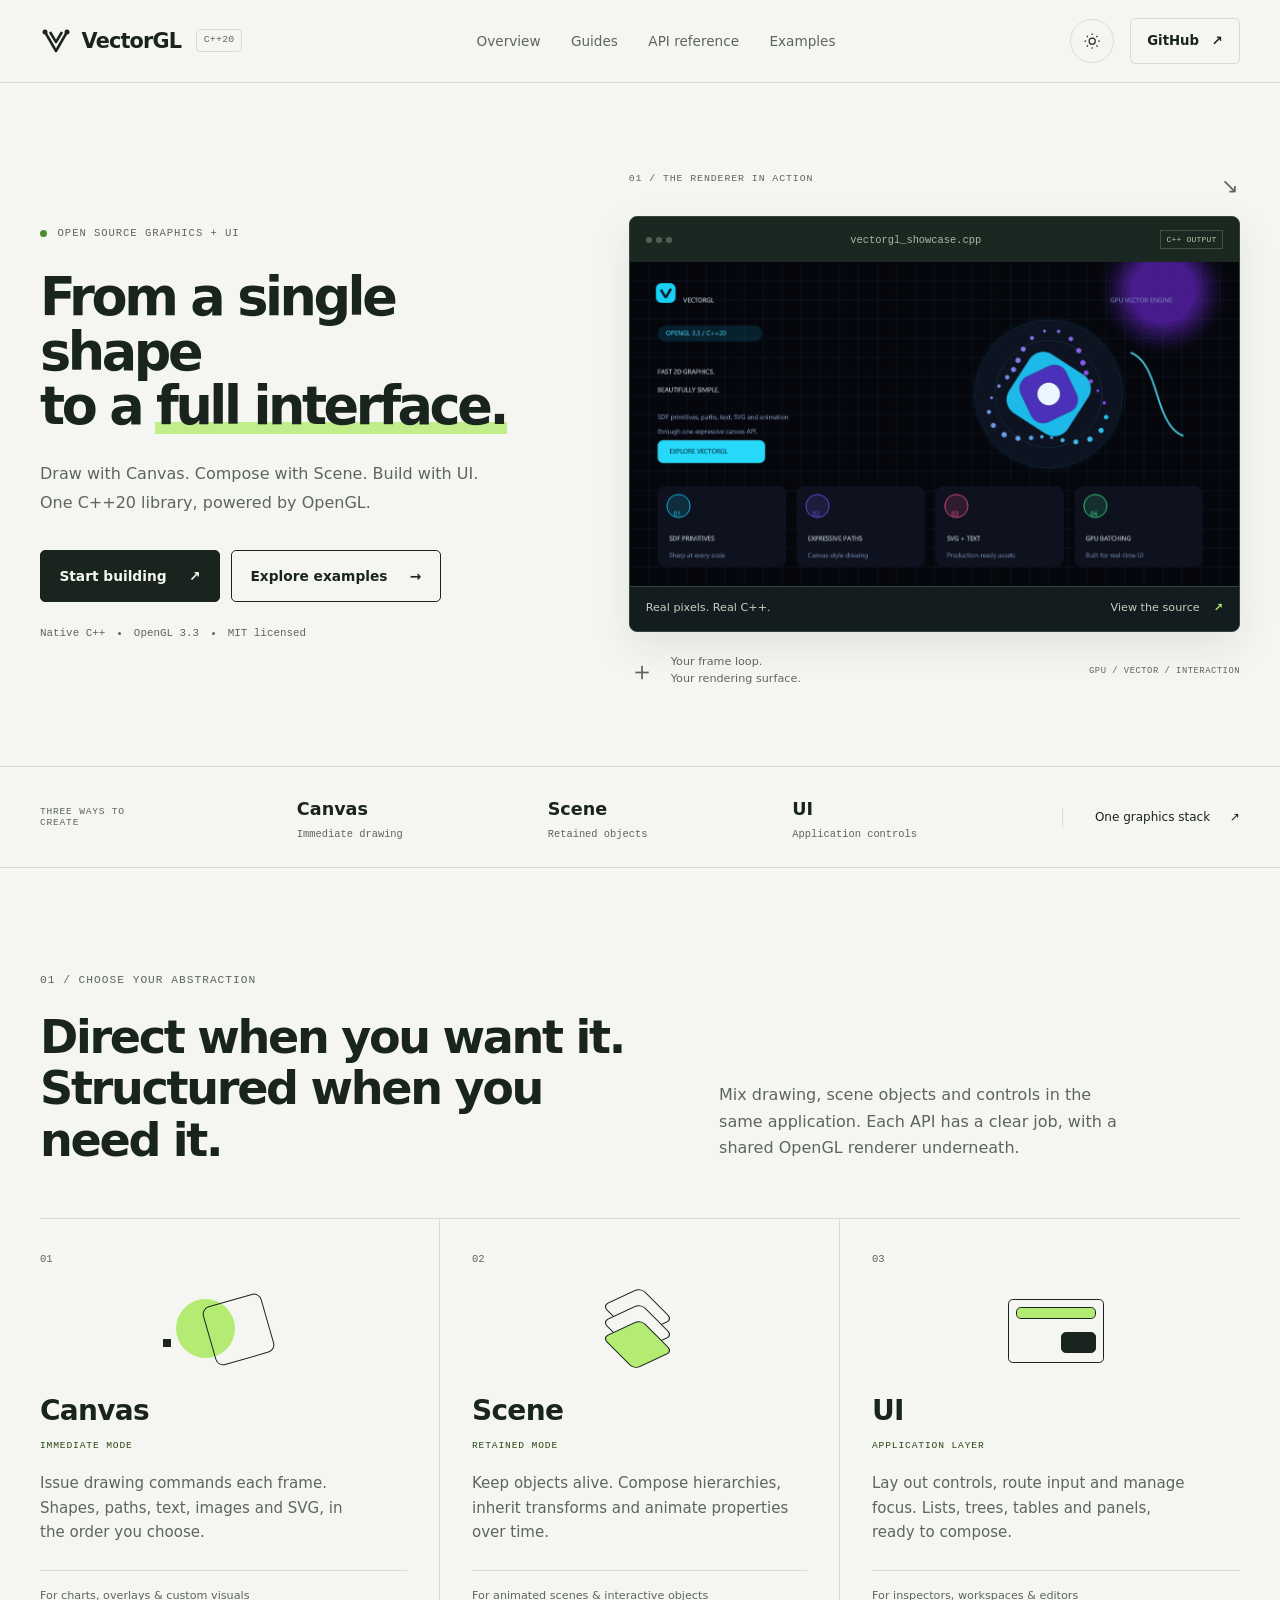
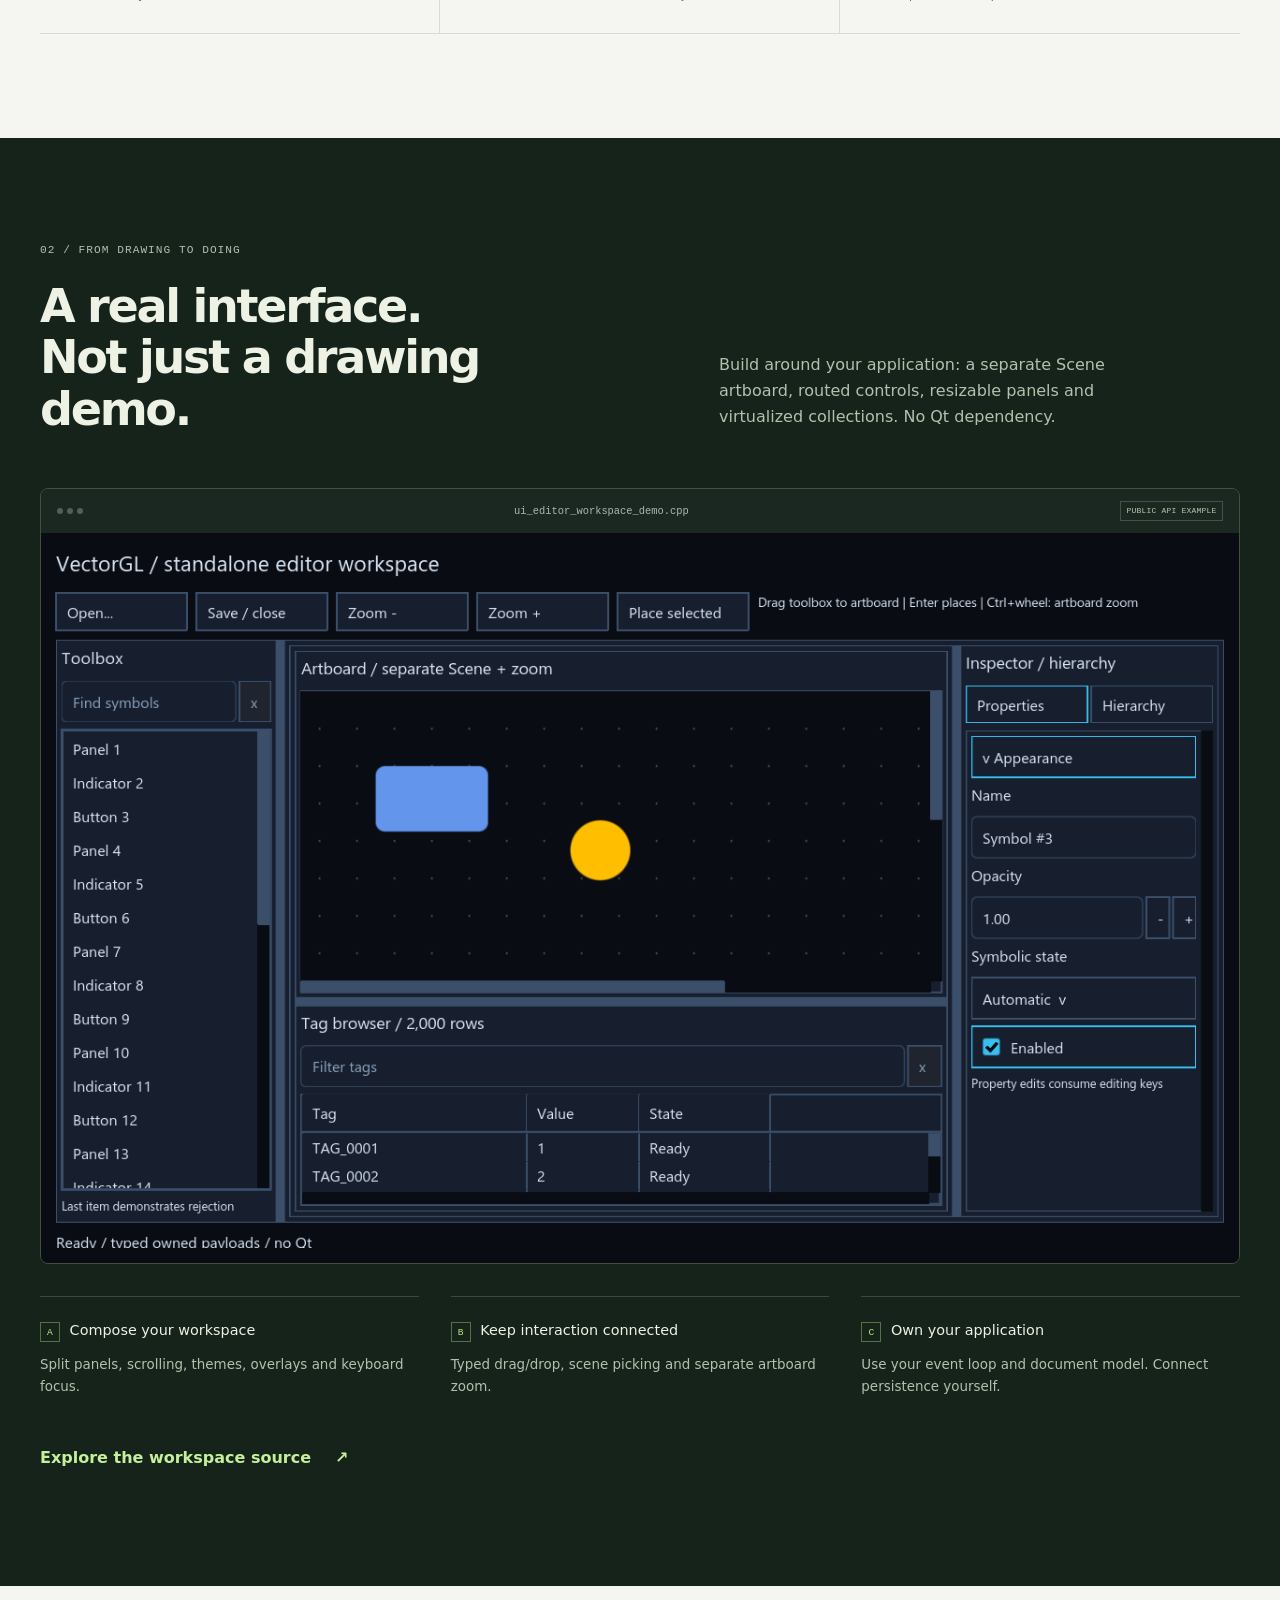
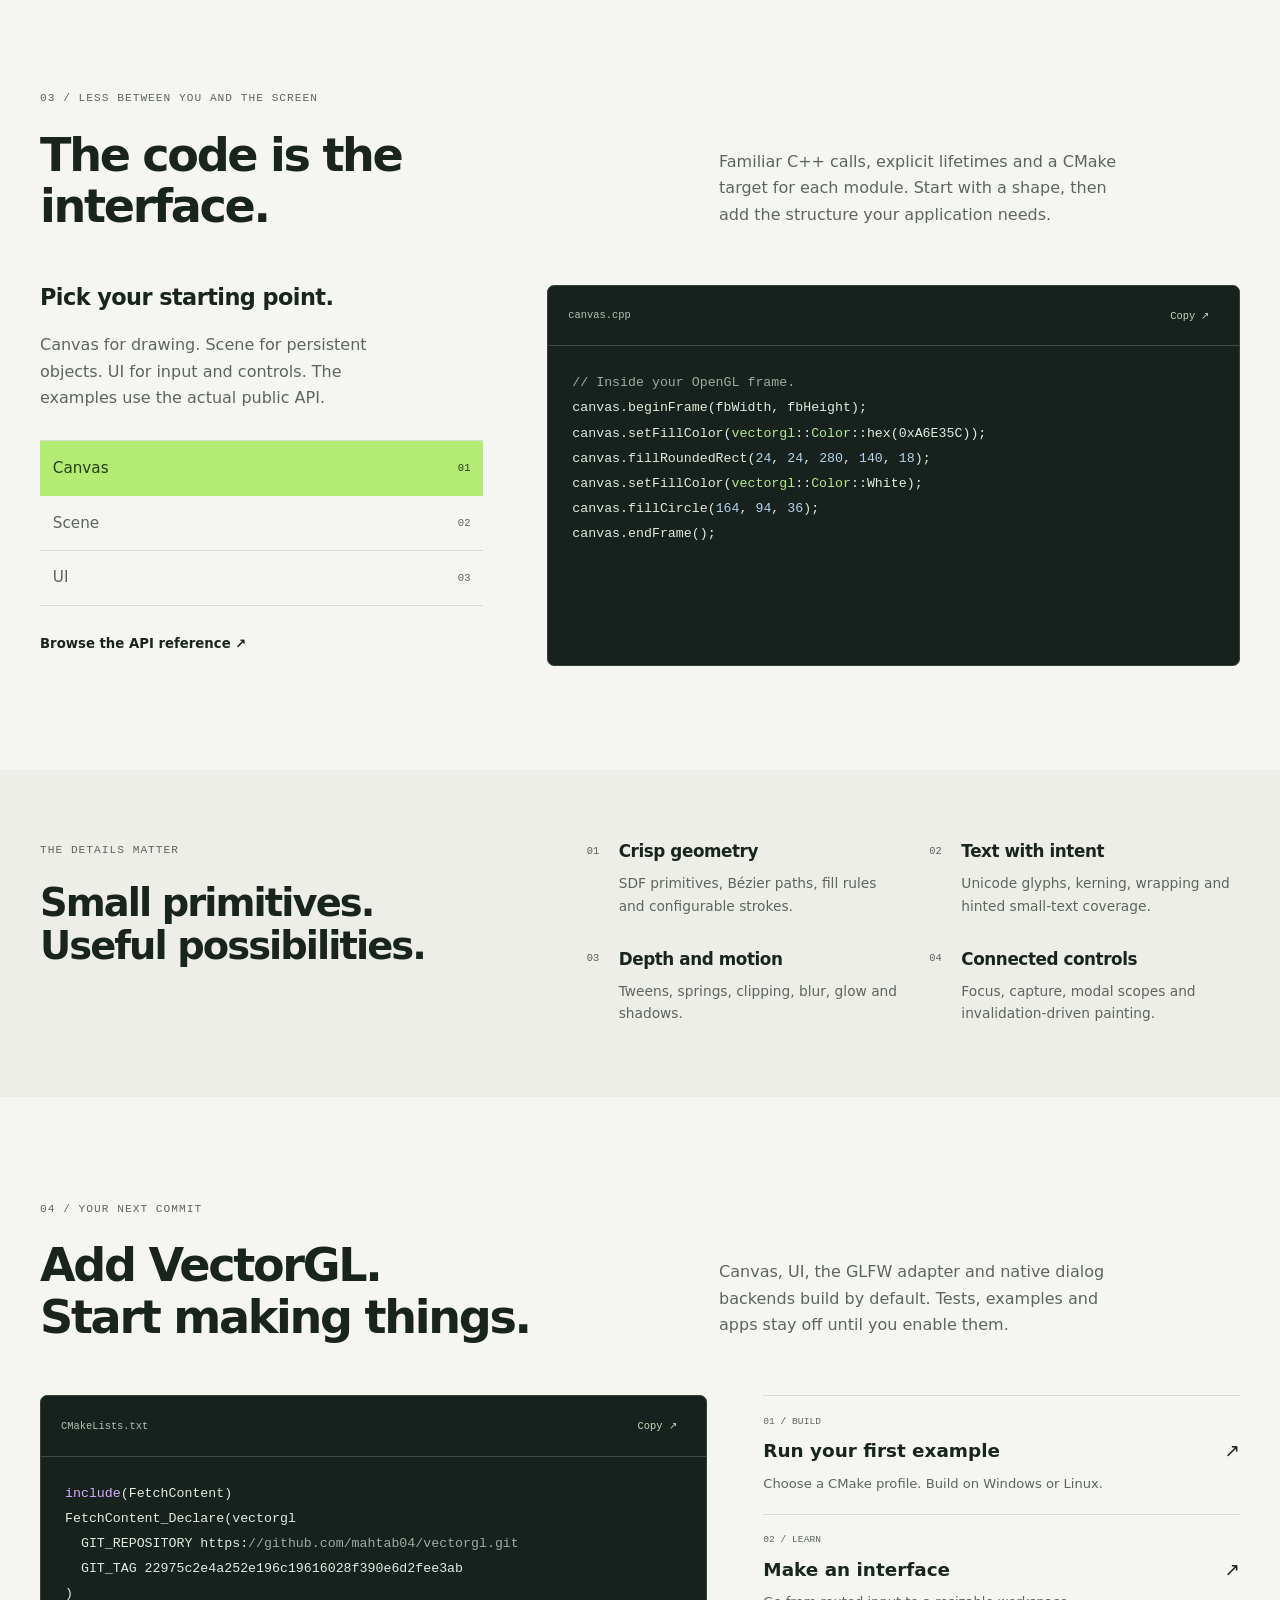
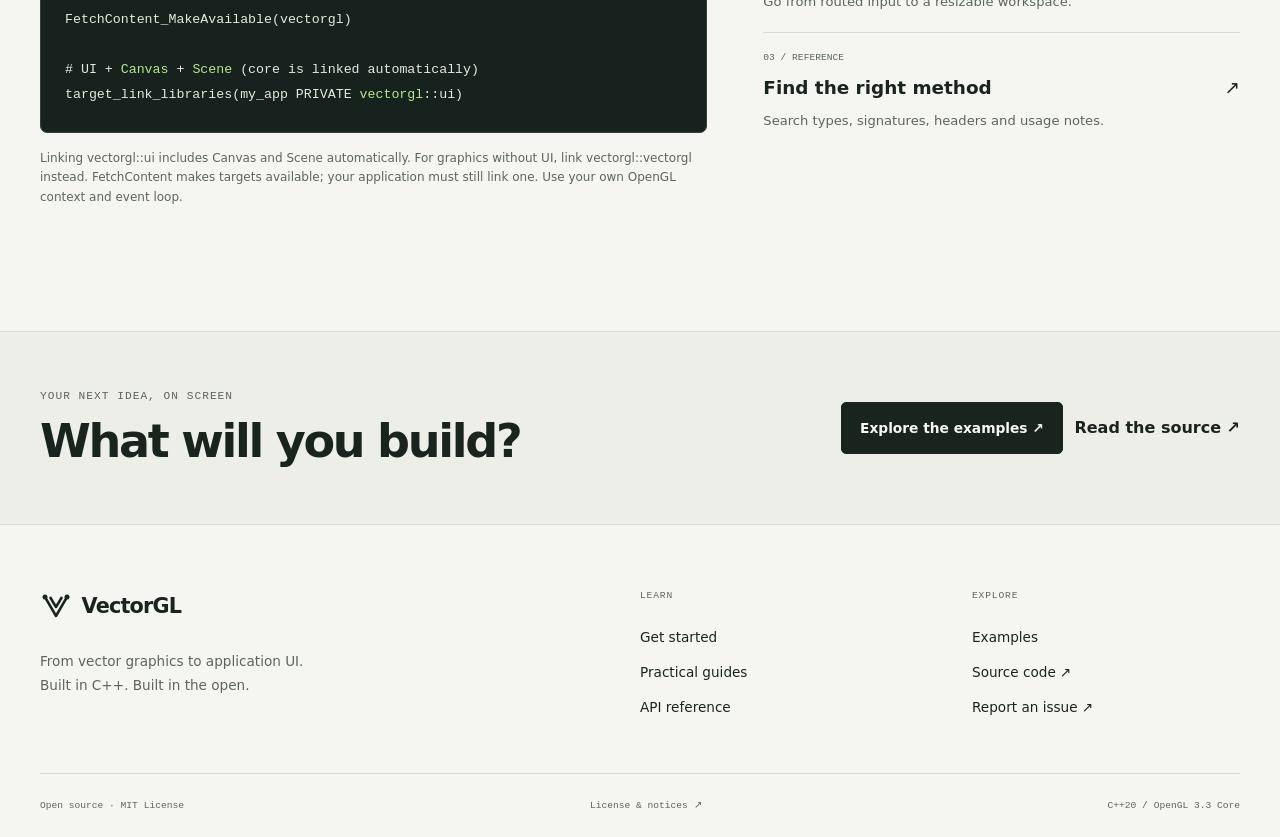
==== commit ab0e26ad: "docs: clarify Canvas and Scene linking in integration snippets" ====
--- a/site/index.html
+++ b/site/index.html
@@ -476,11 +476,14 @@
 )
 FetchContent_MakeAvailable(vectorgl)
 
+# UI + Canvas + Scene (core is linked automatically)
 target_link_libraries(my_app PRIVATE vectorgl::ui)</code></pre>
             </div>
             <p class="code-note">
-              Pinned to a reviewed revision. Use your own OpenGL context and
-              event loop.
+              Linking vectorgl::ui includes Canvas and Scene automatically.
+              For graphics without UI, link vectorgl::vectorgl instead.
+              FetchContent makes targets available; your application must still
+              link one. Use your own OpenGL context and event loop.
             </p>
           </div>
           <div class="install-links">
